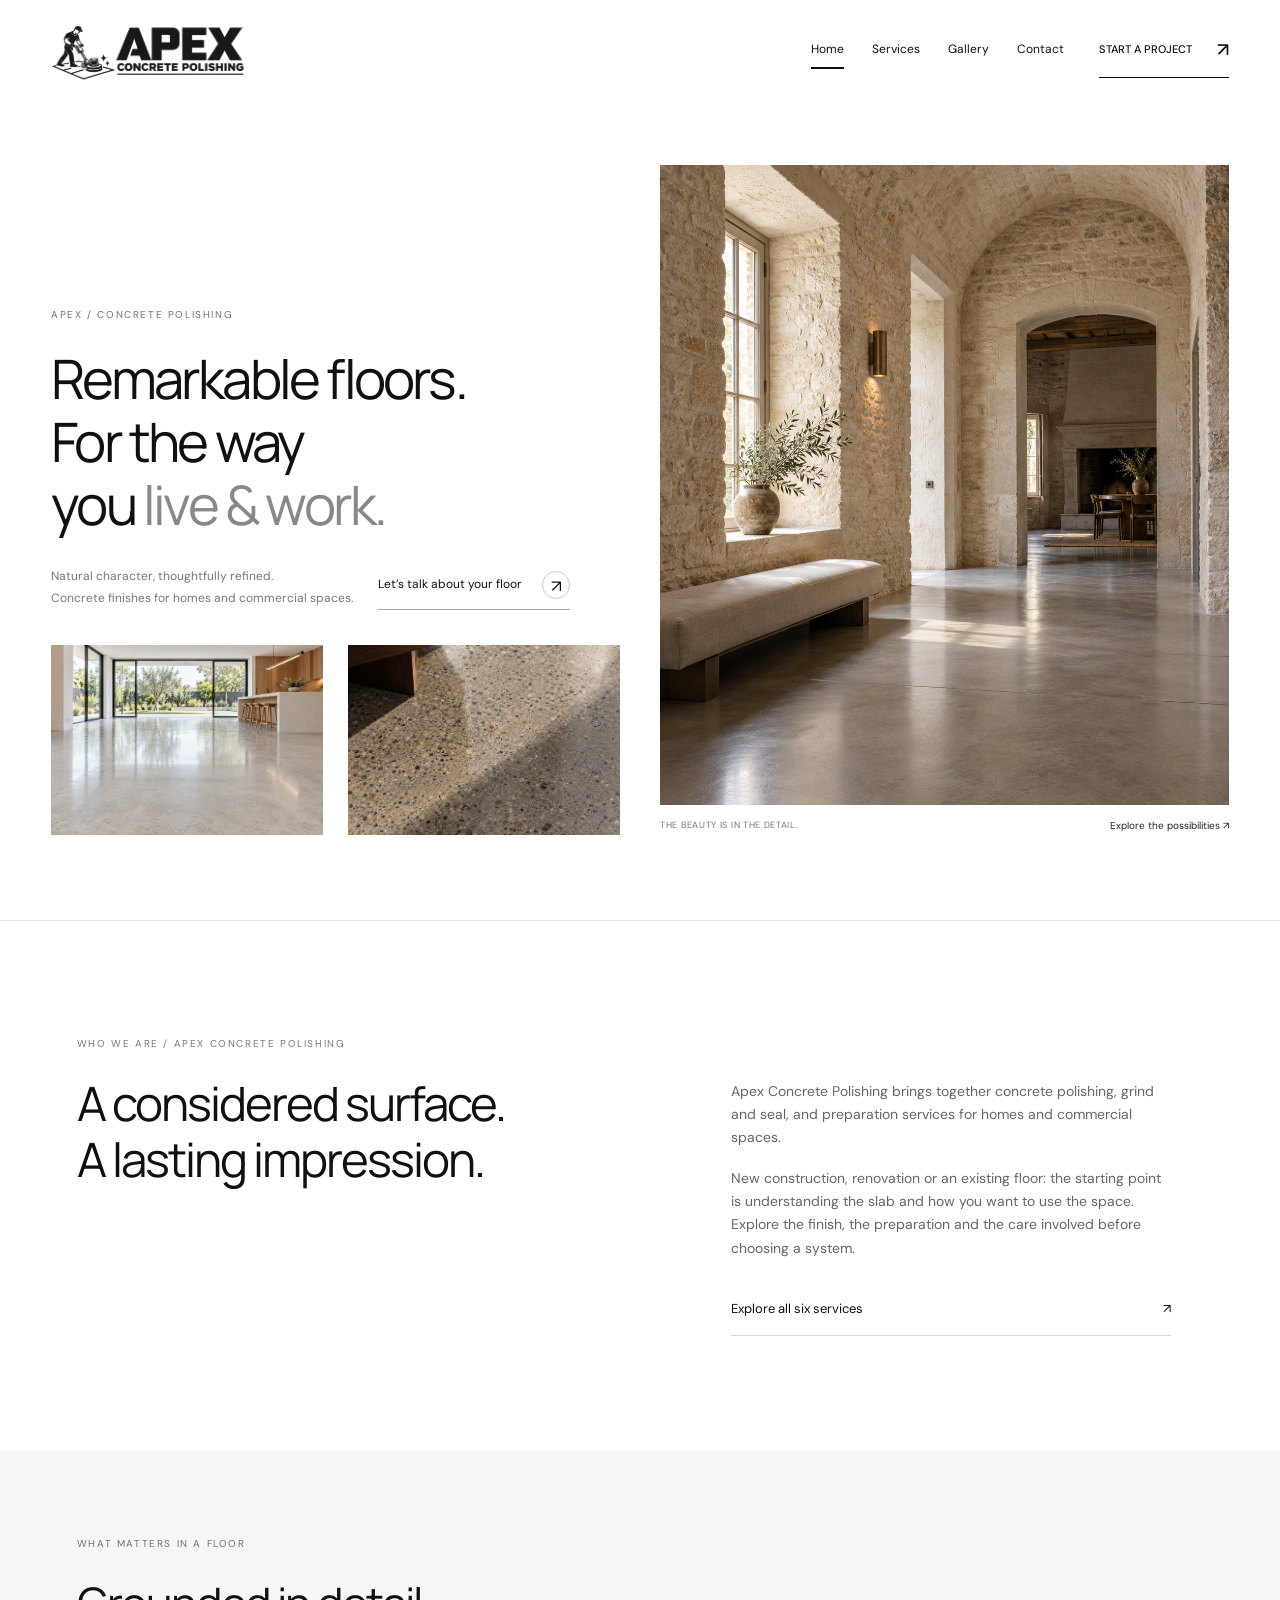
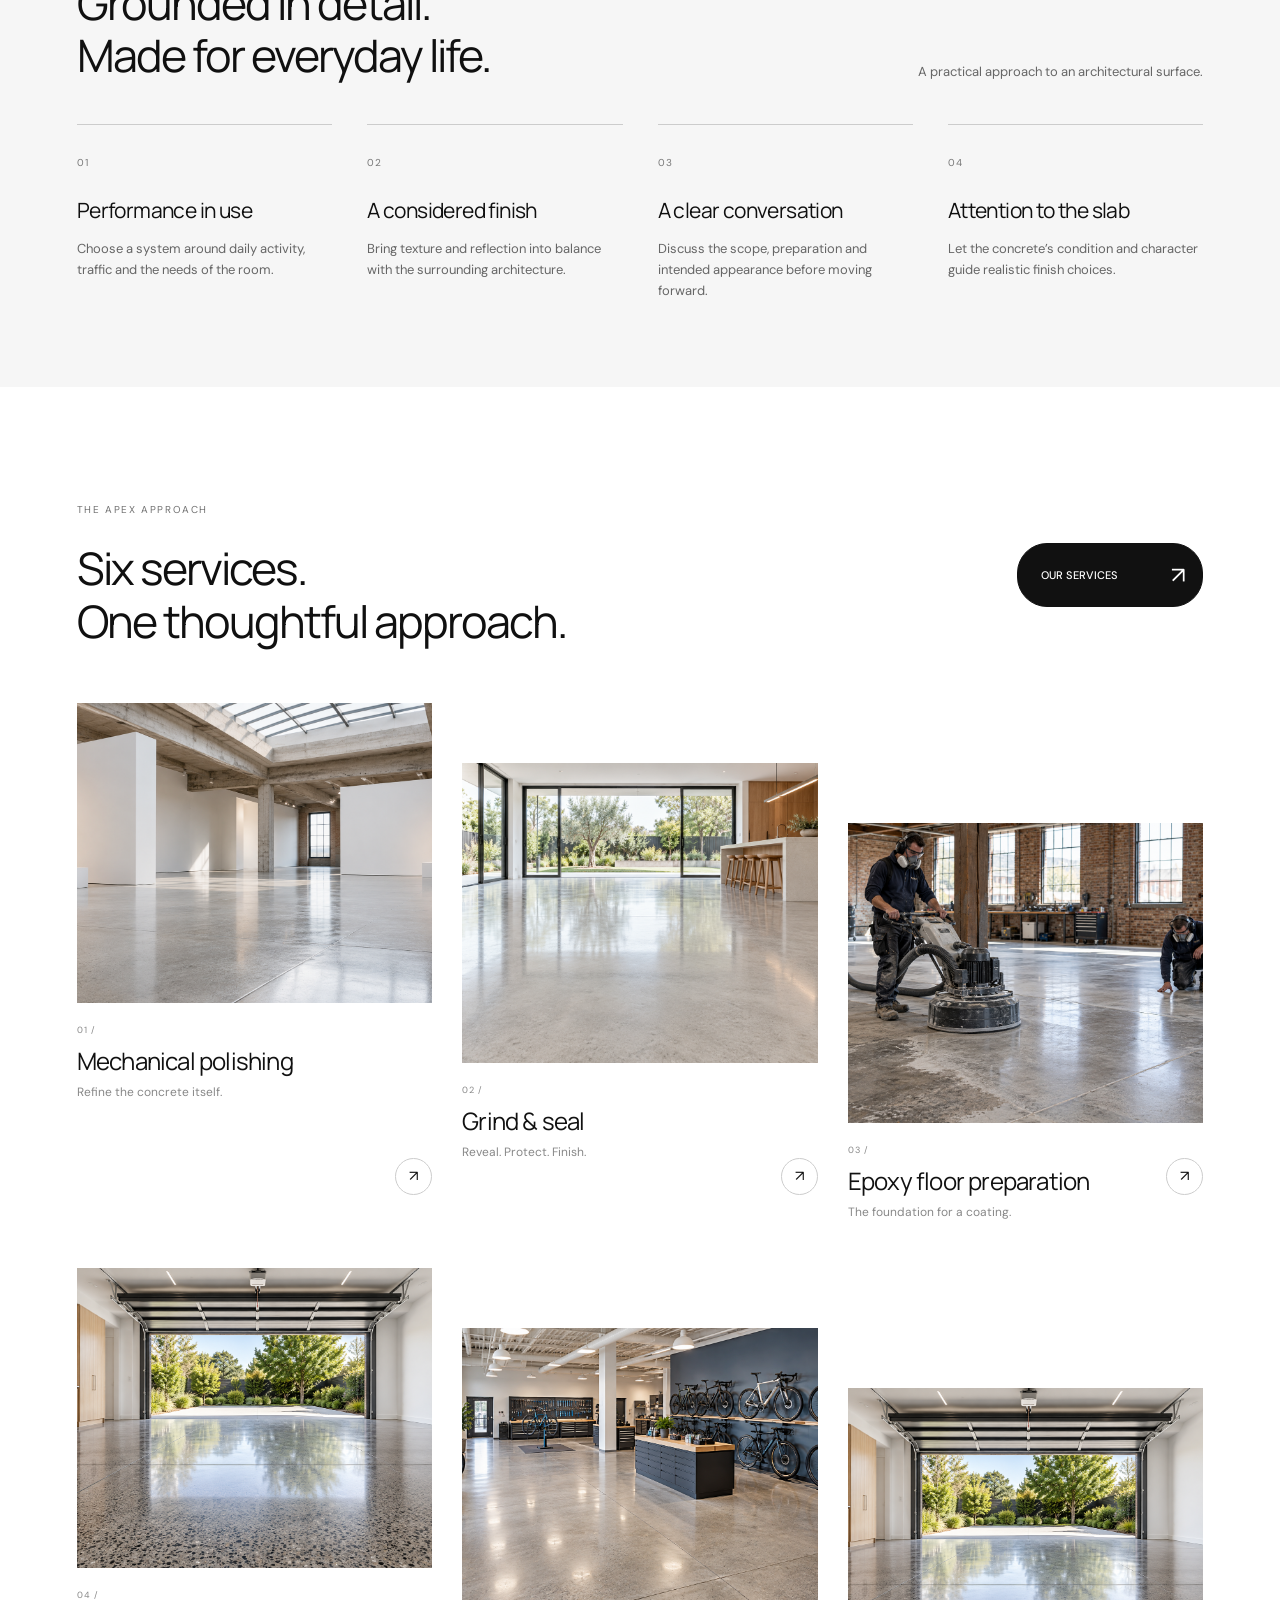
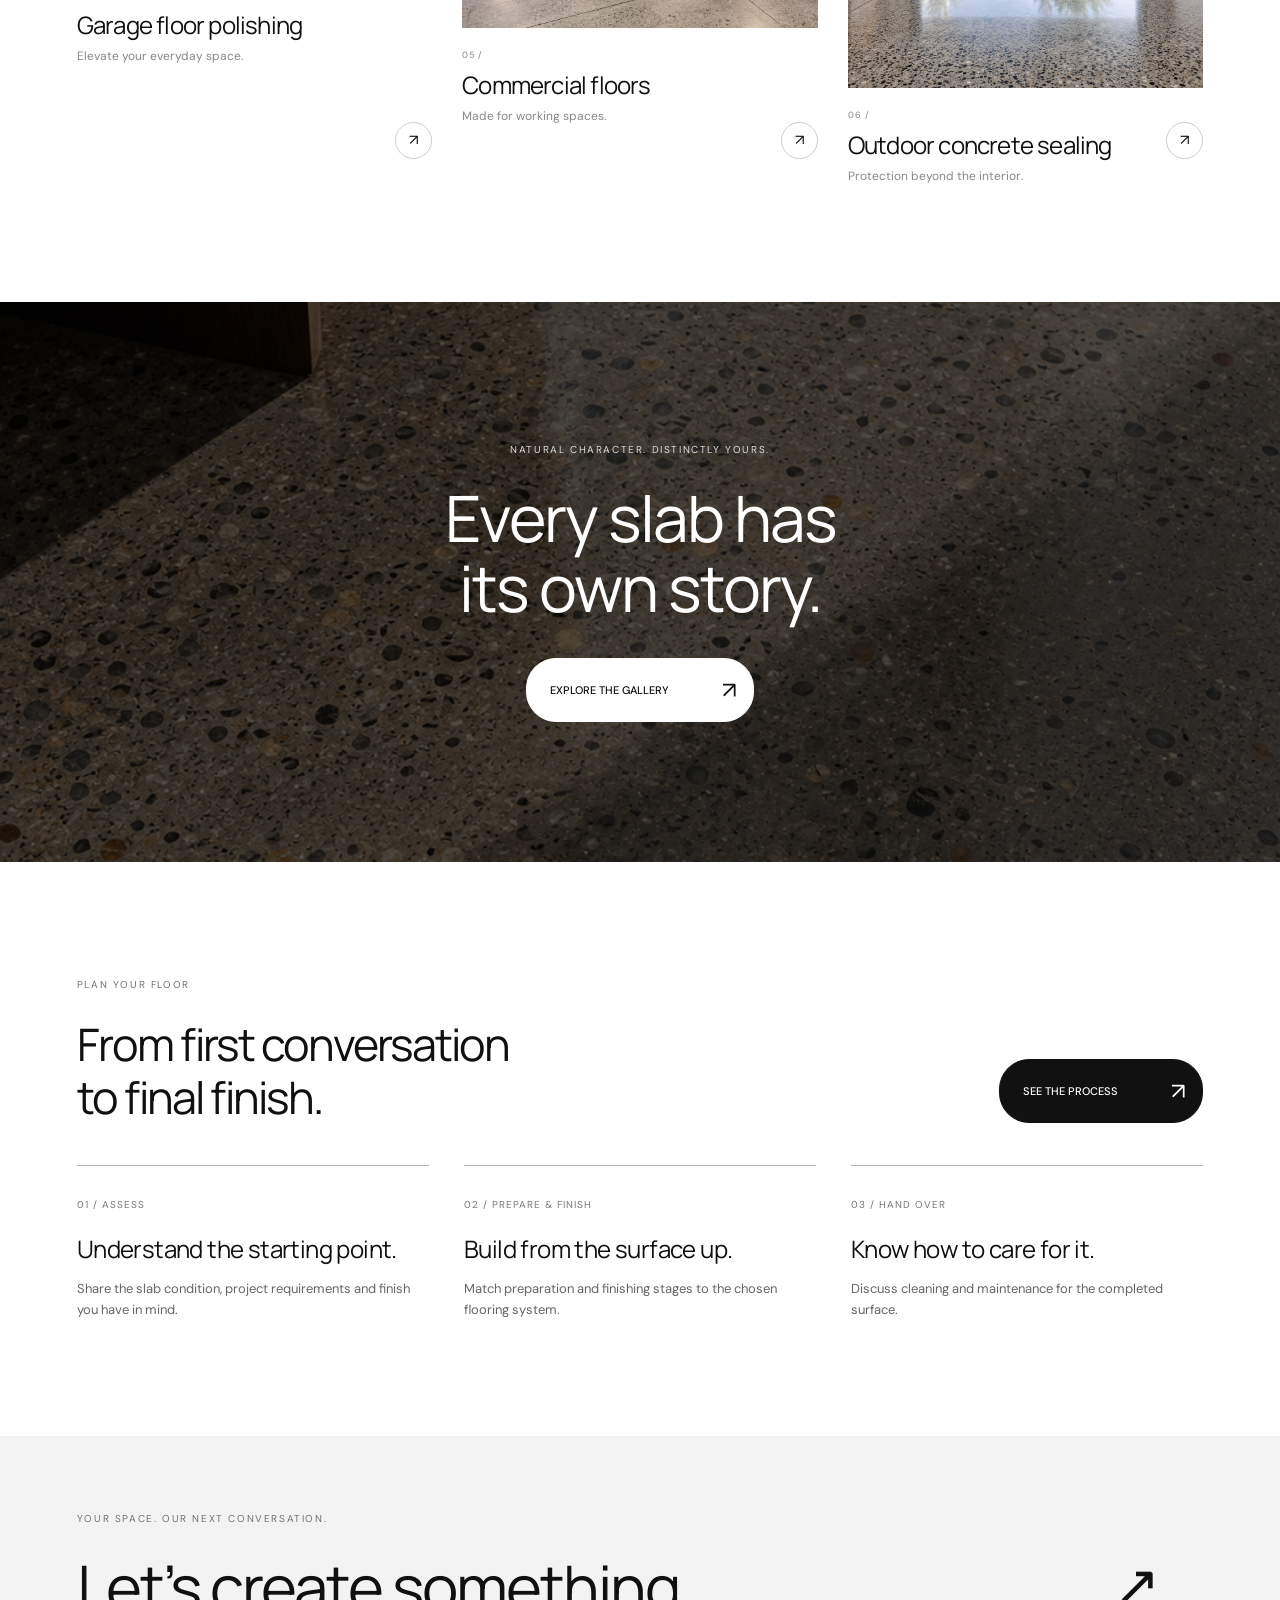
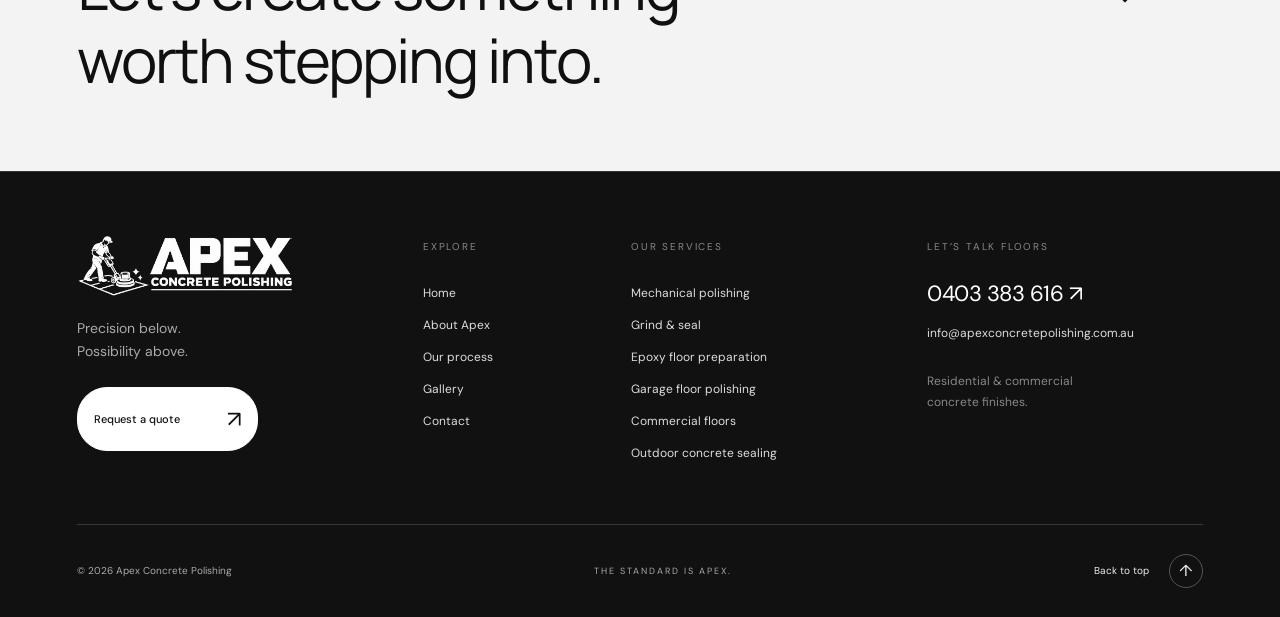
==== index.html @ c79b677c "Apex Concrete Polishing website: live enquiry form, SEO and favicons - Replace the mailto-only form " ====
<!doctype html><html lang="en-AU"><head><meta charset="utf-8"><meta name="viewport" content="width=device-width,initial-scale=1"><meta name="description" content="Apex Concrete Polishing — mechanical polishing, grind & seal, epoxy floor preparation, garage and commercial floors and outdoor concrete sealing for homes and businesses. Call 0403 383 616 for a quote."><meta name="theme-color" content="#111111"><meta name="google-site-verification" content="-4HEp1kciSTsrEX-N4r372-_atQ7oovHeTxD_YpiPW0"><meta name="robots" content="index,follow"><title>Apex Concrete Polishing | Polished Concrete Floors for Homes & Commercial Spaces</title><link rel="canonical" href="https://apexconcretepolishing.com.au/"><meta property="og:type" content="website"><meta property="og:site_name" content="Apex Concrete Polishing"><meta property="og:locale" content="en_AU"><meta property="og:title" content="Apex Concrete Polishing | Polished Concrete Floors for Homes & Commercial Spaces"><meta property="og:description" content="Mechanical polishing, grind & seal, epoxy floor preparation, garage and commercial floors and outdoor concrete sealing. Call 0403 383 616 for a quote."><meta property="og:url" content="https://apexconcretepolishing.com.au/"><meta property="og:image" content="https://apexconcretepolishing.com.au/assets/og-image.jpg"><meta property="og:image:width" content="1200"><meta property="og:image:height" content="630"><meta property="og:image:alt" content="Polished concrete floor beneath limestone arches"><meta name="twitter:card" content="summary_large_image"><meta name="twitter:title" content="Apex Concrete Polishing | Polished Concrete Floors"><meta name="twitter:description" content="Mechanical polishing, grind & seal, epoxy floor preparation, garage and commercial floors and outdoor concrete sealing. Call 0403 383 616 for a quote."><meta name="twitter:image" content="https://apexconcretepolishing.com.au/assets/og-image.jpg"><link rel="icon" href="favicon.ico" sizes="32x32"><link rel="icon" type="image/png" sizes="192x192" href="assets/icon-192.png"><link rel="apple-touch-icon" sizes="180x180" href="assets/apple-touch-icon.png"><link rel="manifest" href="site.webmanifest"><link rel="stylesheet" href="style.css"><link rel="stylesheet" href="editorial.css"><script type="application/ld+json">{"@context":"https://schema.org","@type":"LocalBusiness","@id":"https://apexconcretepolishing.com.au/#business","name":"Apex Concrete Polishing","url":"https://apexconcretepolishing.com.au/","logo":"https://apexconcretepolishing.com.au/assets/logo.png","image":"https://apexconcretepolishing.com.au/assets/og-image.jpg","telephone":"+61403383616","email":"info@apexconcretepolishing.com.au","description":"Residential and commercial concrete polishing, grind & seal, epoxy floor preparation, garage and commercial floors and outdoor concrete sealing.","areaServed":{"@type":"Country","name":"Australia"},"hasOfferCatalog":{"@type":"OfferCatalog","name":"Concrete flooring services","itemListElement":[{"@type":"Offer","itemOffered":{"@type":"Service","name":"Mechanical concrete polishing","url":"https://apexconcretepolishing.com.au/services.html#mechanical-polishing"}},{"@type":"Offer","itemOffered":{"@type":"Service","name":"Grind & seal","url":"https://apexconcretepolishing.com.au/services.html#grind-seal"}},{"@type":"Offer","itemOffered":{"@type":"Service","name":"Epoxy floor preparation","url":"https://apexconcretepolishing.com.au/services.html#epoxy-preparation"}},{"@type":"Offer","itemOffered":{"@type":"Service","name":"Garage floor polishing","url":"https://apexconcretepolishing.com.au/services.html#garage-polishing"}},{"@type":"Offer","itemOffered":{"@type":"Service","name":"Commercial concrete floors","url":"https://apexconcretepolishing.com.au/services.html#commercial-floors"}},{"@type":"Offer","itemOffered":{"@type":"Service","name":"Outdoor concrete sealing","url":"https://apexconcretepolishing.com.au/services.html#outdoor-sealing"}}]},"contactPoint":{"@type":"ContactPoint","telephone":"+61403383616","email":"info@apexconcretepolishing.com.au","contactType":"sales","availableLanguage":"en"}}</script></head><body id="top" class="page-home"><div class="scroll-progress" aria-hidden="true"></div><div class="topline"><span>THE STANDARD IS APEX.</span><a href="tel:+61403383616">0403 383 616 ↗</a></div><header><a class="brand" href="index.html" aria-label="Apex Concrete Polishing home"><img src="assets/logo.png" alt="Apex Concrete Polishing"></a><button class="menu" type="button" aria-label="Open navigation menu" aria-expanded="false" aria-controls="nav"><span class="menu-label">Menu</span><span class="menu-icon" aria-hidden="true"><i></i><i></i></span></button><nav id="nav" aria-label="Main navigation"><p class="mobile-nav-caption">EXPLORE APEX</p><a href="index.html" aria-current="page"><small>01</small>Home</a><a href="services.html" ><small>02</small>Services</a><a href="gallery.html" ><small>03</small>Gallery</a><a href="contact.html" ><small>04</small>Contact</a><div class="mobile-nav-contact"><p>YOUR NEXT PROJECT STARTS HERE.</p><a class="mobile-quote" href="contact.html#contact">Request a quote <span aria-hidden="true">↗</span></a><a class="mobile-phone" href="tel:+61403383616">0403 383 616 <span aria-hidden="true">↗</span></a><span class="mobile-nav-signoff">CONCRETE. TAKEN FURTHER.</span></div></nav><a class="header-cta" href="contact.html">START A PROJECT <span>↗</span></a></header><main><section class="editorial-hero" id="home"><div class="editorial-lead"><p class="eyebrow">APEX / CONCRETE POLISHING</p><h1>Remarkable floors.<br>For the way<br>you <em>live & work.</em></h1><div class="editorial-note"><p>Natural character, thoughtfully refined.<br>Concrete finishes for homes and commercial spaces.</p><a class="editorial-link" href="contact.html">Let’s talk about your floor <span aria-hidden="true">↗</span></a></div><div class="hero-pair"><img src="assets/home.png" alt="Light-filled kitchen with a refined concrete floor"><img src="assets/detail.png" alt="Natural aggregate detail in a polished concrete surface"></div></div><figure class="editorial-main-image"><img src="assets/arch.png" alt="Polished concrete beneath sculptural limestone arches" fetchpriority="high"><figcaption><span>THE BEAUTY IS IN THE DETAIL.</span><a href="gallery.html">Explore the possibilities ↗</a></figcaption></figure></section><section id="intro" class="intro wrap"><p class="eyebrow">WHO WE ARE / APEX CONCRETE POLISHING</p><div><h2>A considered surface.<br>A lasting impression.</h2><div class="intro-copy"><p>Apex Concrete Polishing brings together concrete polishing, grind and seal, and preparation services for homes and commercial spaces.</p><p>New construction, renovation or an existing floor: the starting point is understanding the slab and how you want to use the space. Explore the finish, the preparation and the care involved before choosing a system.</p><a class="text-link" href="services.html">Explore all six services <span>↗</span></a></div></div></section><section class="values wrap" id="about"><div class="section-heading"><div><p class="eyebrow">WHAT MATTERS IN A FLOOR</p><h2>Grounded in detail.<br>Made for everyday life.</h2></div><p>A practical approach to an architectural surface.</p></div><div class="value-grid"><article><span>01</span><h3>Performance in use</h3><p>Choose a system around daily activity, traffic and the needs of the room.</p></article><article><span>02</span><h3>A considered finish</h3><p>Bring texture and reflection into balance with the surrounding architecture.</p></article><article><span>03</span><h3>A clear conversation</h3><p>Discuss the scope, preparation and intended appearance before moving forward.</p></article><article><span>04</span><h3>Attention to the slab</h3><p>Let the concrete’s condition and character guide realistic finish choices.</p></article></div></section><section class="home-services wrap"><div class="section-heading"><div><p class="eyebrow">THE APEX APPROACH</p><h2>Six services.<br>One thoughtful approach.</h2></div><a class="button" href="services.html"><span class="btn-label">OUR SERVICES</span><span class="btn-icon" aria-hidden="true">↗</span></a></div><div class="feature-links"><a href="services.html#mechanical-polishing"><img src="assets/gallery.png" alt="" loading="lazy"><span class="feature-number">01 /</span><div class="feature-copy"><h3>Mechanical polishing</h3><p>Refine the concrete itself.</p></div><b aria-hidden="true">↗</b></a><a href="services.html#grind-seal"><img src="assets/home.png" alt="" loading="lazy"><span class="feature-number">02 /</span><div class="feature-copy"><h3>Grind & seal</h3><p>Reveal. Protect. Finish.</p></div><b aria-hidden="true">↗</b></a><a href="services.html#epoxy-preparation"><img src="assets/process.png" alt="" loading="lazy"><span class="feature-number">03 /</span><div class="feature-copy"><h3>Epoxy floor preparation</h3><p>The foundation for a coating.</p></div><b aria-hidden="true">↗</b></a><a href="services.html#garage-polishing"><img src="assets/garage.png" alt="" loading="lazy"><span class="feature-number">04 /</span><div class="feature-copy"><h3>Garage floor polishing</h3><p>Elevate your everyday space.</p></div><b aria-hidden="true">↗</b></a><a href="services.html#commercial-floors"><img src="assets/commercial.png" alt="" loading="lazy"><span class="feature-number">05 /</span><div class="feature-copy"><h3>Commercial floors</h3><p>Made for working spaces.</p></div><b aria-hidden="true">↗</b></a><a href="services.html#outdoor-sealing"><img src="assets/outdoor.png" alt="" loading="lazy"><span class="feature-number">06 /</span><div class="feature-copy"><h3>Outdoor concrete sealing</h3><p>Protection beyond the interior.</p></div><b aria-hidden="true">↗</b></a></div></section><section class="statement"><img src="assets/detail.png" alt="Detail of aggregate within polished concrete" loading="lazy"><div><p class="eyebrow">NATURAL CHARACTER. DISTINCTLY YOURS.</p><h2>Every slab has<br>its own story.</h2><a class="button" href="gallery.html"><span class="btn-label">EXPLORE THE GALLERY</span><span class="btn-icon" aria-hidden="true">↗</span></a></div></section><section class="overview wrap"><div class="section-heading"><div><p class="eyebrow">PLAN YOUR FLOOR</p><h2>From first conversation<br>to final finish.</h2></div><a class="button" href="services.html#process"><span class="btn-label">SEE THE PROCESS</span><span class="btn-icon" aria-hidden="true">↗</span></a></div><div class="overview-grid"><article><span>01 / ASSESS</span><h3>Understand the starting point.</h3><p>Share the slab condition, project requirements and finish you have in mind.</p></article><article><span>02 / PREPARE & FINISH</span><h3>Build from the surface up.</h3><p>Match preparation and finishing stages to the chosen flooring system.</p></article><article><span>03 / HAND OVER</span><h3>Know how to care for it.</h3><p>Discuss cleaning and maintenance for the completed surface.</p></article></div></section></main><section class="closing"><p class="eyebrow">YOUR SPACE. OUR NEXT CONVERSATION.</p><a href="contact.html">Let’s create something<br>worth stepping into.<span>↗</span></a></section><footer class="site-footer"><div class="footer-main"><div class="footer-identity"><a class="brand" href="index.html" aria-label="Apex Concrete Polishing home"><img src="assets/logo.png" alt="Apex Concrete Polishing"></a><p>Precision below.<br>Possibility above.</p><a class="button footer-quote" href="contact.html"><span class="btn-label">Request a quote</span><span class="btn-icon" aria-hidden="true">↗</span></a></div><div class="footer-column"><h2>Explore</h2><a href="index.html">Home</a><a href="index.html#about">About Apex</a><a href="services.html#process">Our process</a><a href="gallery.html">Gallery</a><a href="contact.html">Contact</a></div><div class="footer-column footer-services"><h2>Our services</h2><a href="services.html#mechanical-polishing">Mechanical polishing</a><a href="services.html#grind-seal">Grind & seal</a><a href="services.html#epoxy-preparation">Epoxy floor preparation</a><a href="services.html#garage-polishing">Garage floor polishing</a><a href="services.html#commercial-floors">Commercial floors</a><a href="services.html#outdoor-sealing">Outdoor concrete sealing</a></div><div class="footer-column footer-contact"><h2>Let’s talk floors</h2><a class="footer-phone" href="tel:+61403383616">0403 383 616 ↗</a><a class="footer-email" href="mailto:info@apexconcretepolishing.com.au">info@apexconcretepolishing.com.au</a><p>Residential & commercial<br>concrete finishes.</p></div></div><div class="footer-base"><span>© <span id="year">2026</span> Apex Concrete Polishing</span><span class="footer-signoff">THE STANDARD IS APEX.</span><a href="#top">Back to top <span aria-hidden="true">↑</span></a></div></footer><dialog id="lightbox"><button aria-label="Close image" class="close">×</button><img alt=""><p></p></dialog><script src="app.js"></script></body></html>
---- style.css ----
@import url('https://fonts.googleapis.com/css2?family=DM+Sans:wght@400;500;600;700&family=Manrope:wght@400;500;600&display=swap');
:root{--ink:#262a26;--paper:#f7f5f0;--muted:#73756c;--line:#d8d9d0;--olive:#bfc5ad}*{box-sizing:border-box}html{scroll-behavior:smooth;scroll-padding-top:100px}body{margin:0;background:var(--paper);color:var(--ink);font-family:'DM Sans',Arial,sans-serif;font-size:15px;line-height:1.65}a{color:inherit;text-decoration:none}button,input,select,textarea{font:inherit}button,a,input,select,textarea{ -webkit-tap-highlight-color:transparent}button{cursor:pointer}button:focus-visible,a:focus-visible{outline:3px solid #8b9b78;outline-offset:5px}img{max-width:100%;display:block}h1,h2,h3,p{margin:0}h1,h2,h3{font-family:Manrope,Arial,sans-serif;font-weight:400;line-height:1.12}h1{font-size:clamp(50px,5.8vw,88px);letter-spacing:-4px}h2{font-size:clamp(36px,3.5vw,54px);letter-spacing:-2px}h3{font-size:24px;letter-spacing:-.6px}.wrap{max-width:1440px;margin:auto;padding:100px 6%}.eyebrow{font-size:11px;font-weight:600;letter-spacing:2px;margin-bottom:24px}header{height:100px;padding:0 4%;display:flex;align-items:center;gap:40px;background:var(--paper);position:relative;z-index:5}.brand{display:block;width:220px;height:76px;overflow:hidden;position:relative;flex-shrink:0}.brand img{width:240px;max-width:none;position:absolute;top:-22px;left:-11px}nav{display:flex;gap:30px;margin-left:auto;font-size:13px}nav a:hover{color:#7d866b}.header-cta{padding:13px 22px;border:1px solid var(--ink);font-size:13px}.header-cta span{margin-left:28px}.menu{display:none}.hero{height:min(790px,80vw);min-height:590px;position:relative;color:white;background:#343831}.hero>img{width:100%;height:100%;object-fit:cover}.hero:after{content:'';position:absolute;inset:0;background:linear-gradient(90deg,#151a18b0,transparent 85%),linear-gradient(0deg,#13191780,transparent 40%)}.hero-content{position:absolute;z-index:1;left:6%;top:17%}.hero-content>p:not(.eyebrow){margin:28px 0 34px;color:#eeeee8;font-size:16px}.button{display:inline-flex;justify-content:space-between;align-items:center;gap:55px;padding:16px 25px;border:0;font-size:13px}.light{background:var(--paper);color:var(--ink)}.button:hover{background:var(--olive)}.hero-foot{position:absolute;z-index:1;bottom:30px;left:6%;right:6%;display:flex;justify-content:space-between;font-size:10px;letter-spacing:1.7px;border-top:1px solid #ffffff50;padding-top:22px}.intro>div{display:grid;grid-template-columns:1.2fr 1fr;gap:10%}.intro-copy{max-width:440px;padding-top:4px}.intro-copy p+p{margin-top:18px;color:var(--muted)}.text-link{display:flex;justify-content:space-between;border-bottom:1px solid var(--line);padding:16px 0;font-size:13px;margin-top:22px}.text-link:hover{border-color:var(--ink)}.services{padding-top:30px}.section-heading{display:flex;justify-content:space-between;align-items:end;margin-bottom:42px;gap:30px}.section-heading>p{color:var(--muted);font-size:13px}.service-grid{display:grid;grid-template-columns:repeat(3,1fr);gap:28px}.service-grid img{width:100%;height:270px;object-fit:cover;margin-bottom:26px}.service-grid .eyebrow{margin-bottom:12px}.service-grid h3{margin-bottom:16px}.service-grid article>p:not(.eyebrow){color:var(--muted);font-size:14px}.additional{display:flex;gap:30px;border-top:1px solid var(--line);margin-top:48px;padding-top:23px}.additional a{flex:1;display:flex;justify-content:space-between;font-size:14px}.finishes{display:grid;grid-template-columns:1fr 1fr;background:#e8e8df}.finish-image{position:relative;min-height:720px}.finish-image img{width:100%;height:100%;object-fit:cover;position:absolute}.finish-image>span{position:absolute;bottom:30px;left:40px;color:white;background:#242923a6;padding:7px 12px;font-size:10px;letter-spacing:2px}.finish-copy{padding:85px 12%}.finish-copy>p:not(.eyebrow){margin-top:28px;color:#676c61}.tabs{display:flex;gap:25px;margin:32px 0;border-bottom:1px solid #bec2b6}.tabs button{background:none;border:0;border-bottom:2px solid transparent;padding:12px 0;font-size:13px;color:#656b5f}.tabs button[aria-selected=true]{border-color:var(--ink);color:var(--ink)}#finish-text{font-size:14px;margin-top:17px;color:#62695e}.note{font-size:11px!important;line-height:1.6;color:var(--muted);margin-top:20px}.filters{display:flex;gap:10px;margin-bottom:30px}.filters button{border:1px solid var(--line);background:none;padding:9px 20px;font-size:12px;border-radius:25px}.filters button.active{background:var(--ink);color:white;border-color:var(--ink)}.gallery-grid{display:grid;grid-template-columns:1fr 1fr;gap:30px}.gallery-item{position:relative;border:0;padding:0;text-align:left;background:transparent;min-width:0}.gallery-item img{width:100%;height:320px;object-fit:cover}.gallery-item.tall{grid-row:span 2}.gallery-item.tall img{height:710px}.gallery-item.wide{grid-column:span 2}.gallery-item.wide img{height:420px}.gallery-item>span{display:flex;justify-content:space-between;align-items:center;padding-top:15px;font-size:16px}.gallery-item small{font-size:9px;letter-spacing:1.4px}.gallery-item[hidden]{display:none}.gallery-item:hover img{filter:brightness(.91)}.process{border-top:1px solid var(--line);display:grid;grid-template-columns:1fr 1fr;gap:10%;padding-top:90px}.process img{margin-top:40px;aspect-ratio:1.4;object-fit:cover}.steps article{display:flex;gap:30px;padding:27px 0;border-bottom:1px solid var(--line)}.steps article:first-child{padding-top:0}.steps article>span{color:var(--muted);font-size:12px;padding-top:5px}.steps h3{font-size:22px;margin-bottom:14px}.steps p{font-size:14px;color:var(--muted)}.faq{display:grid;grid-template-columns:1fr 1.2fr;gap:10%;padding-top:20px}.faq details{border-bottom:1px solid var(--line);padding:20px 0}.faq summary{cursor:pointer;list-style:none;display:flex;justify-content:space-between;gap:20px}.faq summary:after{content:'+'}.faq details[open] summary:after{content:'−'}.faq details p{margin-top:16px;color:var(--muted);font-size:14px}.contact{background:var(--ink);color:var(--paper)}.contact-inner{display:grid;grid-template-columns:1fr 1fr;gap:10%}.contact h2{font-size:clamp(42px,4.5vw,68px)}.contact h2+p{margin:28px 0;color:#c4c8bd}.phone{display:block;font-size:28px;margin-top:38px}.email{display:block;font-size:14px;margin-top:12px;overflow-wrap:anywhere}.fields{display:grid;grid-template-columns:1fr 1fr;gap:20px}label{display:block;font-size:11px;letter-spacing:.3px;margin-bottom:22px}input,textarea,select{width:100%;display:block;background:transparent;border:0;border-bottom:1px solid #697064;border-radius:0;padding:12px 0;color:white;font-size:13px;outline-offset:4px}input::placeholder,textarea::placeholder{color:#a8aea2}select option{background:var(--ink)}.contact .note{color:#b0b7a8}.contact form .button{width:100%;margin-top:4px}footer{display:flex;align-items:center;justify-content:space-between;flex-wrap:wrap;padding-top:35px!important;padding-bottom:25px!important;gap:20px}footer>p,footer>a:not(.brand){font-size:12px}.footer-bottom{width:100%;display:flex;justify-content:space-between;border-top:1px solid var(--line);padding-top:20px;color:var(--muted);font-size:10px}dialog{padding:20px;background:var(--paper);border:0;max-width:90vw;max-height:95vh}dialog::backdrop{background:#111d}dialog img{max-height:78vh;max-width:82vw;margin:auto}dialog p{padding-top:10px}.close{position:absolute;right:23px;top:23px;border:0;background:var(--paper);font-size:28px;width:40px;height:40px}.menu{background:none;border:0}
@media(min-width:1600px){.hero-content{left:calc((100vw - 1440px)/2 + 85px)}}@media(max-width:1000px){header{gap:15px;padding:0 4%;height:85px}.brand{width:185px}.brand img{width:205px;top:-12px}nav{gap:15px;font-size:11px}.header-cta{padding:10px}.header-cta span{margin-left:10px}.finish-copy{padding:60px 9%}.service-grid img{height:220px}.wrap{padding:75px 5%}.hero{min-height:600px}.hero-foot span:last-child{display:none}}@media(max-width:700px){html{scroll-padding-top:15px}header{height:80px;justify-content:space-between}.brand{height:65px;width:175px}.brand img{width:190px;top:-13px;left:-8px}.header-cta{display:none}.menu{display:block;font-size:12px}.menu span{margin-left:14px}nav{display:none;position:absolute;top:80px;left:0;right:0;background:var(--paper);padding:25px;font-size:16px;margin:0}nav.open{display:flex;flex-direction:column}.hero{height:680px;min-height:0}.hero>img{object-position:60%}.hero-content{top:16%;left:6%;right:6%}h1{font-size:54px;letter-spacing:-2.5px}.hero-content>p:not(.eyebrow){font-size:14px;max-width:300px}.hero-foot{font-size:8px;letter-spacing:.7px;gap:20px}.wrap{padding:65px 6%}.intro>div,.process,.faq,.contact-inner{grid-template-columns:1fr;gap:35px}.intro-copy{max-width:none}.section-heading{display:block}.section-heading>p{margin-top:22px}.service-grid{grid-template-columns:1fr;gap:40px}.service-grid img{height:260px}.additional{flex-direction:column;gap:18px}.finishes{grid-template-columns:1fr}.finish-image{min-height:440px}.finish-copy{padding:50px 6%}.gallery-grid{gap:26px;grid-template-columns:1fr}.gallery-item.tall{grid-row:auto}.gallery-item.wide{grid-column:auto}.gallery-item img,.gallery-item.tall img,.gallery-item.wide img{height:370px}.filters{gap:6px}.filters button{padding:8px 13px}.gallery-item small{font-size:8px}.process img{margin-top:30px}.faq{padding-top:10px}.phone{font-size:27px}.contact-inner{gap:45px}.fields{gap:14px}footer>p{display:none}.footer-bottom{gap:18px;flex-direction:column}h2{font-size:38px}.eyebrow{font-size:9px}.steps{margin-top:5px}}@media(prefers-reduced-motion:reduce){html{scroll-behavior:auto}}
/* APEX / MONOCHROME IDENTITY */
:root{--ink:#101010;--paper:#fff;--muted:#666;--line:#d6d6d6;--olive:#d7d7d7}body{background:#fff}h1,h2,h3{font-family:'DM Sans',Arial,sans-serif}h1,h2{font-weight:700}h2{letter-spacing:-2.5px}a,button{transition:background .25s,color .25s,transform .25s,border-color .25s}img{filter:none}.scroll-progress{position:fixed;top:0;left:0;right:0;height:3px;background:#888;z-index:100;transform-origin:left;transform:scaleX(0)}.topline{background:#111;color:#fff;padding:8px 4%;display:flex;justify-content:space-between;font-size:9px;letter-spacing:2px}header{height:105px;border-bottom:1px solid #ddd;gap:30px}.brand{width:225px}nav{gap:28px}nav a{position:relative;font-size:13px;padding:12px 0}nav a small{font-size:8px;margin-right:8px;color:#888}nav a:after{content:'';position:absolute;bottom:3px;left:0;right:0;height:2px;background:#111;transform:scaleX(0);transform-origin:left;transition:transform .25s}nav a:hover:after,nav a[aria-current=page]:after{transform:scaleX(1)}nav a:hover{color:#111}.header-cta{background:#111;color:#fff;border:0;font-size:10px;font-weight:700;letter-spacing:1px;clip-path:polygon(0 0,calc(100% - 12px) 0,100% 12px,100% 100%,0 100%);padding:20px}.header-cta:hover{background:#555}.button{background:#111;color:white;padding:0 0 0 25px;min-height:58px;font-weight:600;font-size:11px;letter-spacing:1px;position:relative;overflow:hidden;clip-path:polygon(0 0,calc(100% - 12px) 0,100% 12px,100% 100%,0 100%)}.button b,.button>span:last-child:not(:first-child){height:58px;width:58px;display:grid;place-items:center;font-size:23px;font-weight:400;border-left:1px solid #ffffff40;transition:transform .3s,background .3s}.button:hover{background:#444;color:white;transform:translateY(-3px)}.button:hover b{background:white;color:#111}.button.light{background:white;color:#111}.new-hero{height:760px;min-height:660px;overflow:hidden}.new-hero>img{object-position:center;animation:hero-drift 1.8s ease-out both}.new-hero:after{background:linear-gradient(90deg,#000c,#0002),linear-gradient(0deg,#0009,transparent 45%)}.new-hero .hero-content{top:10%;left:6%;right:6%;max-width:1100px;animation:hero-enter .9s ease-out both}.new-hero h1{font-size:clamp(58px,7.5vw,112px);line-height:.96;letter-spacing:-5px;font-weight:700}.new-hero h1>span{-webkit-text-stroke:1px #fff;color:transparent}.new-hero .eyebrow{font-size:10px;letter-spacing:2.3px;display:flex;align-items:center;gap:10px}.status-dot{display:inline-block;width:6px;height:6px;background:#fff;box-shadow:0 0 0 5px #ffffff20}.hero-bottom{display:flex;align-items:center;gap:70px;margin-top:38px}.hero-bottom p{font-size:14px;color:#ddd}.hero-bottom .button{background:white;color:#111}.hero-bottom .button b{border-left:1px solid #ddd}.hero-bottom .button:hover{background:#ddd}.hero-index{position:absolute;z-index:1;right:6%;top:50%;font-size:12px;letter-spacing:4px;writing-mode:vertical-rl}.hero-foot{font-size:9px;letter-spacing:1.5px}.ticker{overflow:hidden;background:#111;color:#eee;padding:22px 0;border-top:1px solid #444}.ticker>div{white-space:nowrap;width:max-content;font-weight:600;font-size:23px;letter-spacing:-.5px;animation:ticker 34s linear infinite}.ticker span{font-size:27px;margin:0 42px;color:#777}.intro .eyebrow{color:#777}.intro h2{font-weight:500}.home-services{background:#f1f1f1;max-width:none}.home-services .section-heading{align-items:center}.feature-links{display:grid;grid-template-columns:repeat(3,1fr);gap:20px}.feature-links>a{position:relative;overflow:hidden;background:#111;color:white;height:390px;display:flex;flex-direction:column;justify-content:flex-end;padding:28px}.feature-links img{position:absolute;inset:0;width:100%;height:100%;object-fit:cover;opacity:.65;transition:transform .65s,opacity .65s}.feature-links>a:after{content:'';position:absolute;inset:0;background:linear-gradient(0deg,#000b,transparent 80%)}.feature-links span,.feature-links h3,.feature-links b{position:relative;z-index:1}.feature-links span{font-size:10px;margin-bottom:15px}.feature-links h3{font-size:27px;max-width:80%}.feature-links b{position:absolute;right:24px;bottom:26px;width:35px;height:35px;border:1px solid #fff6;display:grid;place-items:center;font-weight:400}.feature-links>a:hover img{transform:scale(1.06);opacity:.85}.statement{position:relative;min-height:520px;display:flex;align-items:center;justify-content:center;text-align:center;color:white;overflow:hidden}.statement>img{position:absolute;inset:0;width:100%;height:100%;object-fit:cover;filter:brightness(.35)}.statement>div{position:relative;padding:60px 6%}.statement h2{font-size:clamp(40px,5vw,74px);line-height:1.05}.statement .button{margin-top:35px;background:#fff;color:#111}.page-title{background:#efefef;position:relative;overflow:hidden;max-width:none;padding-top:70px;padding-bottom:70px;border-bottom:1px solid #ddd}.page-title h1{font-size:clamp(50px,6vw,86px);line-height:1;letter-spacing:-4px;max-width:900px}.page-title>p:last-of-type{margin-top:28px;color:#666;max-width:460px;font-size:14px}.title-mark{position:absolute;right:8%;bottom:35px;font-size:210px;line-height:1;color:#d2d2d2}.page-services .services{padding-top:80px}.finishes{background:#ededed}.finish-copy>p:not(.eyebrow),#finish-text{color:#666}.tabs{border-color:#bbb}.tabs button{color:#666}.finish-image>span{background:#111b}.service-grid img,.gallery-item img{transition:transform .65s,filter .65s}.service-grid article:hover img{filter:contrast(1.1)}.service-grid .text-link:hover{background:#eee;padding-left:10px;padding-right:10px}.gallery-item{overflow:hidden}.gallery-item:hover img{filter:brightness(.8)}.gallery-item>span{background:#fff;position:relative;padding-bottom:8px}.filters button{border-radius:0;min-height:43px;font-size:11px;text-transform:uppercase;letter-spacing:1px}.filters button:hover{background:#ddd}.filters button.active:hover{background:#333}.page-gallery .inspiration{padding-top:65px}.page-gallery .inspiration .section-heading{display:none}.contact{background:#141414}.contact h2{font-weight:500}.contact h2+p{color:#bbb}.contact .note{color:#aaa}input,textarea,select{border-color:#666}input::placeholder,textarea::placeholder{color:#999}input:focus,textarea:focus,select:focus{outline:1px solid #bbb;outline-offset:7px}select option{background:#111}.contact form .button{padding:0 20px 0 25px}.contact form .button span{border-color:#ccc}.closing{background:#ededed;padding:65px 6%;border-top:1px solid #ddd}.closing>a{font-size:clamp(38px,6vw,88px);font-weight:700;line-height:1.03;letter-spacing:-3px;display:block;position:relative}.closing>a>span{position:absolute;right:4%;top:0;transition:transform .3s}.closing>a:hover>span{transform:translate(10px,-10px)}.page-contact .closing{display:none}footer{background:white}.footer-bottom{color:#777}.reveal{opacity:0;transform:translateY(24px);transition:opacity .75s ease var(--delay,0ms),transform .75s ease var(--delay,0ms)}.reveal.revealed{opacity:1;transform:none}dialog{box-shadow:0 20px 80px #0007}.close:hover{background:#111;color:white}@keyframes ticker{to{transform:translateX(-50%)}}@keyframes hero-enter{from{opacity:0;transform:translateY(25px)}to{opacity:1;transform:none}}@keyframes hero-drift{from{transform:scale(1.04)}to{transform:scale(1)}}
@media(min-width:1600px){.new-hero .hero-content{left:6%}}@media(max-width:1000px){header{gap:20px}.header-cta{display:none}nav{gap:24px}.title-mark{font-size:150px;right:5%;opacity:.6}.feature-links>a{height:310px;padding:20px}.feature-links h3{font-size:23px}.new-hero h1{font-size:82px}.new-hero{height:720px}.hero-bottom{gap:35px}}@media(max-width:700px){.topline{font-size:8px;letter-spacing:1px;padding:8px 6%}header{height:85px;padding:0 6%}.brand{width:185px}.brand img{width:205px;top:-17px;left:-9px}nav{top:85px;padding:20px 6%;border-bottom:1px solid #ddd}nav a{font-size:20px}.menu{font-size:10px;letter-spacing:1px}.new-hero{height:680px;min-height:0}.new-hero .hero-content{top:13%;right:5%;left:6%}.new-hero h1{font-size:clamp(46px,10.5vw,70px);letter-spacing:-2.5px;line-height:1.03}.new-hero .eyebrow{font-size:8px;letter-spacing:1.5px}.hero-bottom{display:block;margin-top:30px}.hero-bottom p{font-size:13px;margin-bottom:25px}.hero-index{display:none}.hero-foot{font-size:8px;letter-spacing:.5px}.ticker{padding:16px 0}.ticker>div{font-size:17px}.ticker span{margin:0 22px;font-size:20px}.feature-links{grid-template-columns:1fr}.feature-links>a{height:330px}.feature-links h3{font-size:28px}.home-services .section-heading .button{margin-top:24px}.statement{min-height:440px}.page-title{padding:55px 6%}.page-title h1{font-size:clamp(40px,10vw,65px);letter-spacing:-2px}.page-title>p:last-of-type{max-width:85%;font-size:13px}.title-mark{font-size:90px;right:5%;bottom:12px;opacity:.45}.closing{padding:45px 6%}.closing>a{font-size:clamp(30px,8vw,48px);letter-spacing:-1.5px}.closing>a>span{right:0}.contact .fields{grid-template-columns:1fr}.contact label{margin-bottom:22px}.contact .fields{gap:0}.button{min-height:54px}.button b{height:54px;width:54px}.gallery-item.tall img,.gallery-item img{height:340px}.section-heading h2{font-size:35px}footer .brand{width:185px}footer .brand img{top:-17px}.faq summary{font-size:14px}.contact .email{font-size:13px}}
@media(prefers-reduced-motion:reduce){*,*:before,*:after{animation:none!important;transition:none!important;scroll-behavior:auto!important}.reveal{opacity:1;transform:none}}
/* Expanded service and company information */
.service-jump{display:grid;grid-template-columns:repeat(3,1fr);gap:0;margin-bottom:45px;border-top:1px solid #ccc}.service-jump a{padding:17px 10px;border-bottom:1px solid #ccc;font-size:11px}.service-jump a:hover{background:#eee}.expanded-services{row-gap:55px}.service-grid article .service-use{margin-top:20px;border-left:2px solid #111;padding-left:12px;font-size:11px;color:#333}.process-lead{margin-top:24px;max-width:430px;color:#666;font-size:14px}.values{background:#eee;max-width:none;padding-top:65px;padding-bottom:70px}.value-grid{display:grid;grid-template-columns:repeat(4,1fr);gap:35px}.value-grid article{border-top:1px solid #aaa;padding-top:24px}.value-grid article>span,.overview-grid article>span{font-size:10px;letter-spacing:1px;color:#777}.value-grid h3{margin:25px 0 15px;font-size:23px}.value-grid p,.overview-grid p{font-size:13px;color:#666}.overview-grid{display:grid;grid-template-columns:repeat(3,1fr);gap:35px}.overview-grid article{padding-top:25px;border-top:1px solid #bbb}.overview-grid h3{margin:20px 0 15px;font-size:25px}.gallery-info{padding-top:0}.gallery-info>p:not(.eyebrow){max-width:600px;margin:25px 0;color:#666}.footer-sections{position:static;display:flex;width:100%;gap:30px;margin:0;padding:15px 0;background:white;flex-wrap:wrap}.footer-sections a{font-size:12px}.footer-sections a:after{display:none}@media(max-width:850px){.value-grid{grid-template-columns:1fr 1fr}.service-jump{grid-template-columns:1fr 1fr}}@media(max-width:700px){.overview-grid,.value-grid{grid-template-columns:1fr;gap:30px}.value-grid h3{margin-top:15px}.service-jump{grid-template-columns:1fr}.overview .section-heading .button{margin-top:25px}.footer-sections{position:static;display:flex;flex-direction:row;gap:10px 22px;border:0}.footer-sections a{font-size:11px;padding:5px 0}.gallery-info{padding-top:0}}
/* Unified Apex controls and complete footer */
.button,.contact form .button,.hero-bottom .button,.statement .button{--button-bg:#111;--button-fg:#fff;--button-line:#ffffff40;display:inline-flex;align-items:center;justify-content:space-between;gap:24px;min-height:56px;max-width:100%;padding:0 0 0 22px;border:1px solid var(--button-bg);border-radius:3px;clip-path:none;background:var(--button-bg);color:var(--button-fg);font-size:12px;font-weight:600;line-height:1.3;letter-spacing:.3px;text-align:left;box-shadow:none;overflow:hidden;transition:background .2s,box-shadow .2s,transform .2s}
.button .btn-label{display:block;width:auto;height:auto;border:0;font-size:12px;padding:14px 0;flex:1}.button .btn-icon,.contact form .button .btn-icon{display:grid;place-items:center;flex:0 0 54px;width:54px;height:54px;border:0;border-left:1px solid var(--button-line);font-size:23px;line-height:1;padding:0;transition:background .2s,color .2s}
.button:hover{transform:translateY(-2px);box-shadow:0 5px 0 #8883;background:var(--button-bg);color:var(--button-fg)}.button:hover .btn-icon{background:var(--button-fg);color:var(--button-bg)}.button:active{transform:translateY(0);box-shadow:none}.button:focus-visible{outline:3px solid #888;outline-offset:4px}.hero-bottom .button,.statement .button,.contact form .button,.site-footer .button{--button-bg:#fff;--button-fg:#111;--button-line:#ddd}.header-cta{clip-path:none;border-radius:3px;padding:16px 20px;font-size:11px;min-height:48px;display:inline-flex;align-items:center}.header-cta span{font-size:19px;margin-left:25px}.text-link{min-height:48px;gap:20px}.text-link>span{transition:transform .2s}.text-link:hover>span{transform:translate(3px,-3px)}.filters button{min-height:44px;border-radius:3px}.feature-links>a{height:370px;border-radius:3px}.feature-copy{position:relative;z-index:1;padding-right:38px}.feature-copy h3{max-width:100%;font-size:27px}.feature-copy p{margin-top:12px;color:#ddd;font-size:12px}.feature-links .feature-number{margin-bottom:18px;font-size:11px}.feature-links b{bottom:30px;border-radius:50%;width:37px;height:37px;transition:background .2s,color .2s,transform .2s}.feature-links>a:hover b{background:#fff;color:#111;transform:rotate(45deg)}.expanded-services article{display:flex;flex-direction:column}.expanded-services .text-link{margin-top:auto}.expanded-services .service-use{margin-bottom:22px}.closing{padding:55px 6%;border-bottom:0}.closing>a{font-size:clamp(36px,5vw,72px)}
footer.site-footer{display:block;max-width:none;margin:0;padding:64px 6% 0!important;background:#111;color:#eee;border-top:1px solid #333}.footer-main{display:grid;grid-template-columns:1.2fr .65fr 1fr 1.1fr;gap:45px;max-width:1440px;margin:0 auto 55px}.footer-identity .brand{width:220px;height:75px;margin-top:-10px}.footer-identity .brand img{width:240px;top:-22px;left:-11px;filter:brightness(0) invert(1)}.footer-identity>p{color:#aaa;font-size:14px;line-height:1.6;margin:16px 0 25px}.site-footer .footer-quote{min-height:48px;gap:15px;padding-left:16px}.site-footer .footer-quote .btn-icon{height:46px;flex-basis:46px;width:46px}.footer-column h2{font-size:10px;line-height:1.4;font-weight:600;text-transform:uppercase;letter-spacing:1.8px;color:#888;margin:4px 0 23px}.footer-column>a{display:block;font-size:12px;line-height:1.5;padding:7px 0;color:#ddd;width:fit-content;max-width:100%;transition:color .2s}.footer-column>a:hover{color:white;text-decoration:underline;text-underline-offset:5px}.footer-column .footer-phone{font-size:22px;letter-spacing:-.5px;color:white;white-space:nowrap;padding-top:0}.footer-column .footer-email{font-size:12px;overflow-wrap:anywhere}.footer-contact p{font-size:12px;line-height:1.7;color:#888;margin-top:22px}.footer-base{max-width:1440px;margin:auto;border-top:1px solid #363636;display:flex;justify-content:space-between;align-items:center;gap:25px;padding:24px 0;color:#aaa;font-size:10px}.footer-signoff{font-size:9px;letter-spacing:2px}.footer-base>a{display:flex;align-items:center;gap:20px;color:#eee;min-height:44px}.footer-base>a>span{display:grid;place-items:center;border:1px solid #555;width:34px;height:34px;border-radius:50%;font-size:16px}.footer-base>a:hover>span{background:white;color:black}.site-footer .brand:focus-visible{outline-color:white}
@media(max-width:1100px){.footer-main{grid-template-columns:1fr 1fr;gap:40px 60px}.header-cta{display:none}.feature-copy h3{font-size:23px}.feature-links>a{height:340px}}
@media(max-width:700px){.button,.contact form .button,.hero-bottom .button,.statement .button{gap:18px;min-height:52px;padding-left:18px}.button .btn-icon,.contact form .button .btn-icon{width:50px;flex-basis:50px;height:50px}.button .btn-label{font-size:11px}.feature-links>a{height:330px}.feature-copy h3{font-size:27px}.site-footer .footer-main{grid-template-columns:1fr 1fr;gap:32px 24px;margin-bottom:30px}.footer-identity{grid-column:1/-1;border-bottom:1px solid #333;padding-bottom:32px}.footer-contact{grid-column:1/-1;border-top:1px solid #333;padding-top:28px}.footer-column h2{margin-bottom:15px}.footer-column>a{font-size:12px;padding:8px 0}.footer-column .footer-email{font-size:13px}.footer-column .footer-phone{font-size:25px}.footer-base{flex-wrap:wrap;gap:10px;padding:18px 0}.footer-base>span:first-child{flex-basis:calc(100% - 110px);font-size:9px}.footer-signoff{display:none}footer.site-footer{padding-top:45px!important}.footer-identity .brand{width:220px;height:75px}.footer-identity .brand img{width:240px;top:-22px;left:-11px}.closing>a>span{font-size:40px;top:8px}.closing{padding:40px 6%}}
/* Accessible mobile navigation */
.mobile-nav-caption,.mobile-nav-contact{display:none}.menu-icon i{display:block}
@media(max-width:900px){
header{height:85px;padding:0 6%;position:relative;z-index:50;justify-content:space-between;background:white}.header-cta{display:none}header .brand{width:185px;height:65px}header .brand img{width:205px;top:-17px;left:-9px}.menu{display:inline-flex;align-items:center;justify-content:center;gap:15px;padding:0 16px;height:46px;min-width:103px;border:1px solid #ccc;border-radius:3px;background:white;color:#111;position:relative;z-index:52;font-size:11px;letter-spacing:.6px}.menu:hover{background:#eee}.menu .menu-icon{display:block;position:relative;width:19px;height:14px;margin:0}.menu-icon i{position:absolute;left:0;width:19px;height:1.5px;background:currentColor;transition:transform .25s,top .25s;top:3px}.menu-icon i:last-child{top:10px}.menu[aria-expanded=true] .menu-icon i{top:6px;transform:rotate(45deg)}.menu[aria-expanded=true] .menu-icon i:last-child{transform:rotate(-45deg)}
header #nav{display:none;position:fixed;inset:85px 0 0 0;width:100%;height:calc(100dvh - 85px);margin:0;padding:30px 7% max(30px,env(safe-area-inset-bottom));background:#111;color:#fff;border:0;overflow-y:auto;overscroll-behavior:contain;flex-direction:column;gap:0;z-index:51;align-items:stretch}header #nav.open{display:flex;animation:mobile-menu-enter .22s ease-out}.menu-open header{position:fixed;top:0;left:0;right:0;z-index:100}.menu-open header .brand{pointer-events:none}.mobile-nav-caption{display:block;font-size:9px;letter-spacing:2px;color:#888;margin:0 0 15px}header #nav>a{display:flex;align-items:center;position:relative;gap:18px;min-height:70px;padding:16px 0;font-size:clamp(26px,5vw,37px);line-height:1.1;font-weight:500;letter-spacing:-1px;border-bottom:1px solid #333;color:#ddd}header #nav>a small{font-size:10px;letter-spacing:.5px;margin:0;min-width:20px;color:#777;font-weight:400}header #nav>a:after{content:'↗';position:static;height:auto;width:auto;transform:none;background:none;display:block;font-size:22px;line-height:1; margin-left:auto;color:#777}header #nav>a[aria-current=page]{color:white}header #nav>a[aria-current=page] small{color:white}header #nav>a:hover{color:white;background:#202020}header #nav>a[aria-current=page]:after{color:white}.mobile-nav-contact{display:block;padding-top:30px;margin-top:auto}.mobile-nav-contact>p{font-size:9px;letter-spacing:1.5px;color:#888;margin:0 0 13px}header #nav .mobile-quote{display:flex;justify-content:space-between;align-items:center;min-height:54px;background:white;color:#111;border-radius:3px;padding:16px 20px;font-size:13px;font-weight:600;letter-spacing:0;margin:0}header #nav .mobile-quote:after,header #nav .mobile-phone:after{display:none}.mobile-quote>span{font-size:20px}header #nav .mobile-phone{display:flex;align-items:center;justify-content:space-between;min-height:48px;margin:12px 0 0;padding:8px 0;font-size:16px;letter-spacing:.3px;color:#ddd}.mobile-nav-signoff{display:block;font-size:8px;color:#666;letter-spacing:2px;margin-top:14px}#nav a:focus-visible{outline:2px solid #fff;outline-offset:3px}.menu-open main,.menu-open footer{pointer-events:none}
}@media(max-width:900px) and (max-height:620px){header #nav{padding-top:18px}.mobile-nav-caption{margin-bottom:8px}header #nav>a{min-height:54px;padding:12px 0;font-size:26px}.mobile-nav-contact{padding-top:20px}.mobile-nav-signoff{display:none}}
@keyframes mobile-menu-enter{from{opacity:0;transform:translateY(-8px)}to{opacity:1;transform:translateY(0)}}
---- editorial.css ----
/* A calm architectural composition, interpreted for Apex. */
body{font-family:'DM Sans',Arial,sans-serif}h1,h2,h3{font-family:Manrope,Arial,sans-serif;font-weight:400}h2{line-height:1.18;letter-spacing:-2px}.topline{display:none}header{height:100px;border:0;padding:0 4%;gap:35px}header .brand{width:195px}header .brand img{width:215px;top:-15px;left:-10px}header #nav>a small{display:none}.header-cta{background:transparent;color:#111;border-bottom:1px solid #111;border-radius:0;padding:12px 0;min-height:44px;font-weight:500;letter-spacing:0}.header-cta:hover{background:transparent;color:#666}nav a{font-size:12px;font-weight:400}.wrap{padding-top:115px;padding-bottom:115px}.eyebrow{font-weight:400;letter-spacing:1.6px;color:#717171;font-size:10px}.editorial-hero{padding:65px 4% 85px;display:grid;grid-template-columns:1fr 1fr;gap:40px;max-width:1700px;margin:auto}.editorial-lead{padding-top:45px;display:flex;flex-direction:column;justify-content:end}.editorial-hero h1{font-size:clamp(42px,4.25vw,68px);font-weight:400;line-height:1.16;letter-spacing:-2.8px;animation:hero-enter .8s ease-out both}.editorial-hero h1 em{font-style:normal;color:#888}.editorial-note{margin:24px 0 35px;display:flex;align-items:end;gap:25px;flex-wrap:wrap}.editorial-note p{font-size:12px;color:#777;line-height:1.8}.editorial-link{display:inline-flex;align-items:center;gap:20px;padding:10px 0;border-bottom:1px solid #aaa;font-size:12px}.editorial-link span{display:grid;place-items:center;width:28px;height:28px;border-radius:50%;border:1px solid #ccc;font-size:17px;transition:transform .3s}.editorial-link:hover span{transform:rotate(45deg);background:#111;color:white}.hero-pair{display:grid;grid-template-columns:1fr 1fr;gap:25px}.hero-pair img{width:100%;height:190px;object-fit:cover}.editorial-main-image{margin:0;display:flex;flex-direction:column;min-width:0}.editorial-main-image>img{width:100%;height:640px;object-fit:cover}.editorial-main-image figcaption{padding-top:13px;display:flex;justify-content:space-between;gap:15px;font-size:9px;letter-spacing:.7px;color:#777}.editorial-main-image figcaption a{letter-spacing:0;font-size:10px;color:#222}.intro{border-top:1px solid #e4e4e4}.intro h2{font-weight:400;font-size:clamp(35px,3.7vw,56px)}.intro>div{gap:12%;grid-template-columns:1.1fr 1fr}.intro-copy p{font-size:14px;color:#666}.values{background:#f6f6f6;padding-top:85px;padding-bottom:85px}.value-grid h3{font-size:21px;font-weight:400}.value-grid article{border-color:#ccc}.home-services{background:white;padding-top:115px}.feature-links{gap:45px 30px}.feature-links>a{height:auto;display:block;padding:0;background:transparent;color:#111;border-radius:0;overflow:visible}.feature-links img{position:static;height:300px;opacity:1;object-fit:cover}.feature-links>a:after{display:none}.feature-links .feature-number{display:block;margin:20px 0 10px;color:#888;font-size:9px;letter-spacing:1px}.feature-copy{padding-right:40px}.feature-copy h3{font-size:24px;letter-spacing:-.8px}.feature-copy p{color:#888;font-size:12px;margin-top:8px}.feature-links b{bottom:28px;right:0;border-color:#ccc;color:#111}.feature-links>a:hover img{transform:translateY(-5px);opacity:1;filter:brightness(.9)}.feature-links>a:hover b{background:#111;color:#fff}.statement{min-height:560px}.statement h2{font-weight:400;font-size:clamp(45px,5vw,76px);letter-spacing:-2px;line-height:1.1}.statement .eyebrow{color:#ddd}.page-title{background:white;border:0;padding-top:90px;padding-bottom:75px}.page-title h1{font-weight:400;font-size:clamp(42px,5.5vw,80px);letter-spacing:-3px;line-height:1.12}.title-mark{font-size:150px;color:#e4e4e4;right:7%;bottom:50px}.section-heading{align-items:end}.page-services .services{padding-top:35px}.service-grid img{height:290px}.service-jump a{font-size:11px;color:#666}.finishes{background:#f4f4f4}.finish-copy h2{font-weight:400}.contact h2{font-weight:400}.page-gallery .gallery-grid{grid-template-columns:1fr 1fr;align-items:start;column-gap:45px;row-gap:70px}.gallery-item.tall{grid-row:auto}.gallery-item.wide{grid-column:auto}.gallery-item img,.gallery-item.tall img,.gallery-item.wide img{height:440px}.gallery-item:nth-child(even){margin-top:110px}.gallery-item>span{font-size:20px;font-weight:400;padding-top:20px}.gallery-item small{font-size:8px;color:#888}.gallery-info{padding-top:0}.closing{background:#f3f3f3;padding:75px 6%;border:0}.closing>a{font-family:Manrope,Arial,sans-serif;font-weight:400;letter-spacing:-2px;font-size:clamp(36px,4.8vw,70px);line-height:1.18}.closing>a>span{font-size:55px}.overview h3{font-weight:400;font-size:24px}.button,.contact form .button,.statement .button{border-radius:30px;gap:22px;min-height:48px;padding-left:23px;box-shadow:none}.button .btn-icon,.contact form .button .btn-icon{border:0!important;width:44px;height:44px;flex-basis:44px;border-radius:50%;margin:2px;font-size:20px}.button .btn-label{padding:12px 0;font-size:11px;font-weight:500;letter-spacing:0}.button:hover{box-shadow:none}.button:hover .btn-icon{transform:rotate(45deg)}.site-footer .footer-quote{border-radius:30px}.site-footer .footer-quote .btn-icon{width:42px;height:42px;flex-basis:42px}.footer-column h2{font-family:'DM Sans',Arial,sans-serif;font-weight:400}.faq h2{font-weight:400}.filters button{border-radius:25px;font-size:10px}.process h2{font-weight:400}.text-link{font-weight:400}
@media(min-width:1100px){.feature-links>a:nth-child(3n+2){margin-top:60px}.feature-links>a:nth-child(3n){margin-top:120px}.home-services .section-heading{margin-bottom:55px}}
@media(max-width:1000px){.editorial-hero{gap:25px;padding-top:40px}.editorial-main-image>img{height:590px}.editorial-hero h1{font-size:45px}.editorial-lead{padding-top:10px}.hero-pair{gap:15px}.hero-pair img{height:160px}.editorial-note{margin-bottom:25px}.editorial-main-image figcaption{font-size:8px}.feature-links img{height:230px}.feature-copy h3{font-size:21px}.gallery-item img,.gallery-item.tall img,.gallery-item.wide img{height:360px}}
@media(max-width:900px){header{height:85px;padding:0 6%}header .brand{width:185px}header .brand img{width:205px;top:-17px;left:-9px}header #nav>a small{display:block}header #nav>a{font-family:Manrope,Arial,sans-serif;font-weight:400}header .menu{border:0;border-radius:0;min-width:95px;padding-right:0;background:white}.menu:hover{background:white}.wrap{padding-top:75px;padding-bottom:75px}}
@media(max-width:700px){.editorial-hero{grid-template-columns:1fr;padding:30px 6% 55px;gap:25px}.editorial-lead{padding:0}.editorial-hero .eyebrow{font-size:9px;margin-bottom:22px}.editorial-hero h1{font-size:clamp(36px,9vw,52px);letter-spacing:-1.8px;line-height:1.2}.editorial-note{display:block;margin:22px 0 28px}.editorial-note p{font-size:12px}.editorial-link{margin-top:12px}.hero-pair img{height:155px}.editorial-main-image>img{height:390px}.editorial-main-image figcaption{font-size:7px;letter-spacing:.4px}.editorial-main-image figcaption a{font-size:9px}.intro>div{grid-template-columns:1fr;gap:30px}.intro h2{font-size:36px;letter-spacing:-1.5px}.home-services{padding-top:70px}.feature-links{gap:35px}.feature-links img{height:300px}.feature-copy h3{font-size:25px}.feature-links>a{height:auto}.statement{min-height:430px}.statement h2{font-size:44px}.page-title{padding-top:45px;padding-bottom:45px}.page-title h1{font-size:40px;letter-spacing:-1.7px}.title-mark{display:none}.page-title>p:last-of-type{max-width:100%}.page-gallery .gallery-grid{grid-template-columns:1fr;gap:38px}.gallery-item:nth-child(even){margin-top:0}.gallery-item img,.gallery-item.tall img,.gallery-item.wide img{height:380px}.gallery-item>span{font-size:20px}.gallery-item small{font-size:7px}.gallery-info{padding-top:0}.closing{padding:50px 6%}.closing>a{font-size:32px;letter-spacing:-1.1px;padding-right:25px}.closing>a>span{font-size:30px;right:0;top:8px}.button,.contact form .button,.statement .button{min-height:48px}.button .btn-icon,.contact form .button .btn-icon{height:42px;width:42px;flex-basis:42px}.section-heading h2{font-size:36px;letter-spacing:-1.5px}.footer-identity .brand img{width:240px;top:-22px;left:-11px}}

/* Enquiry form: honeypot + status states */
.hp{position:absolute!important;left:-9999px;width:1px;height:1px;overflow:hidden;opacity:0;pointer-events:none}
#form-status.is-success{color:#b7dcae}
#form-status.is-error{color:#f2a7a7}
.contact form .button:disabled{opacity:.6;cursor:wait}
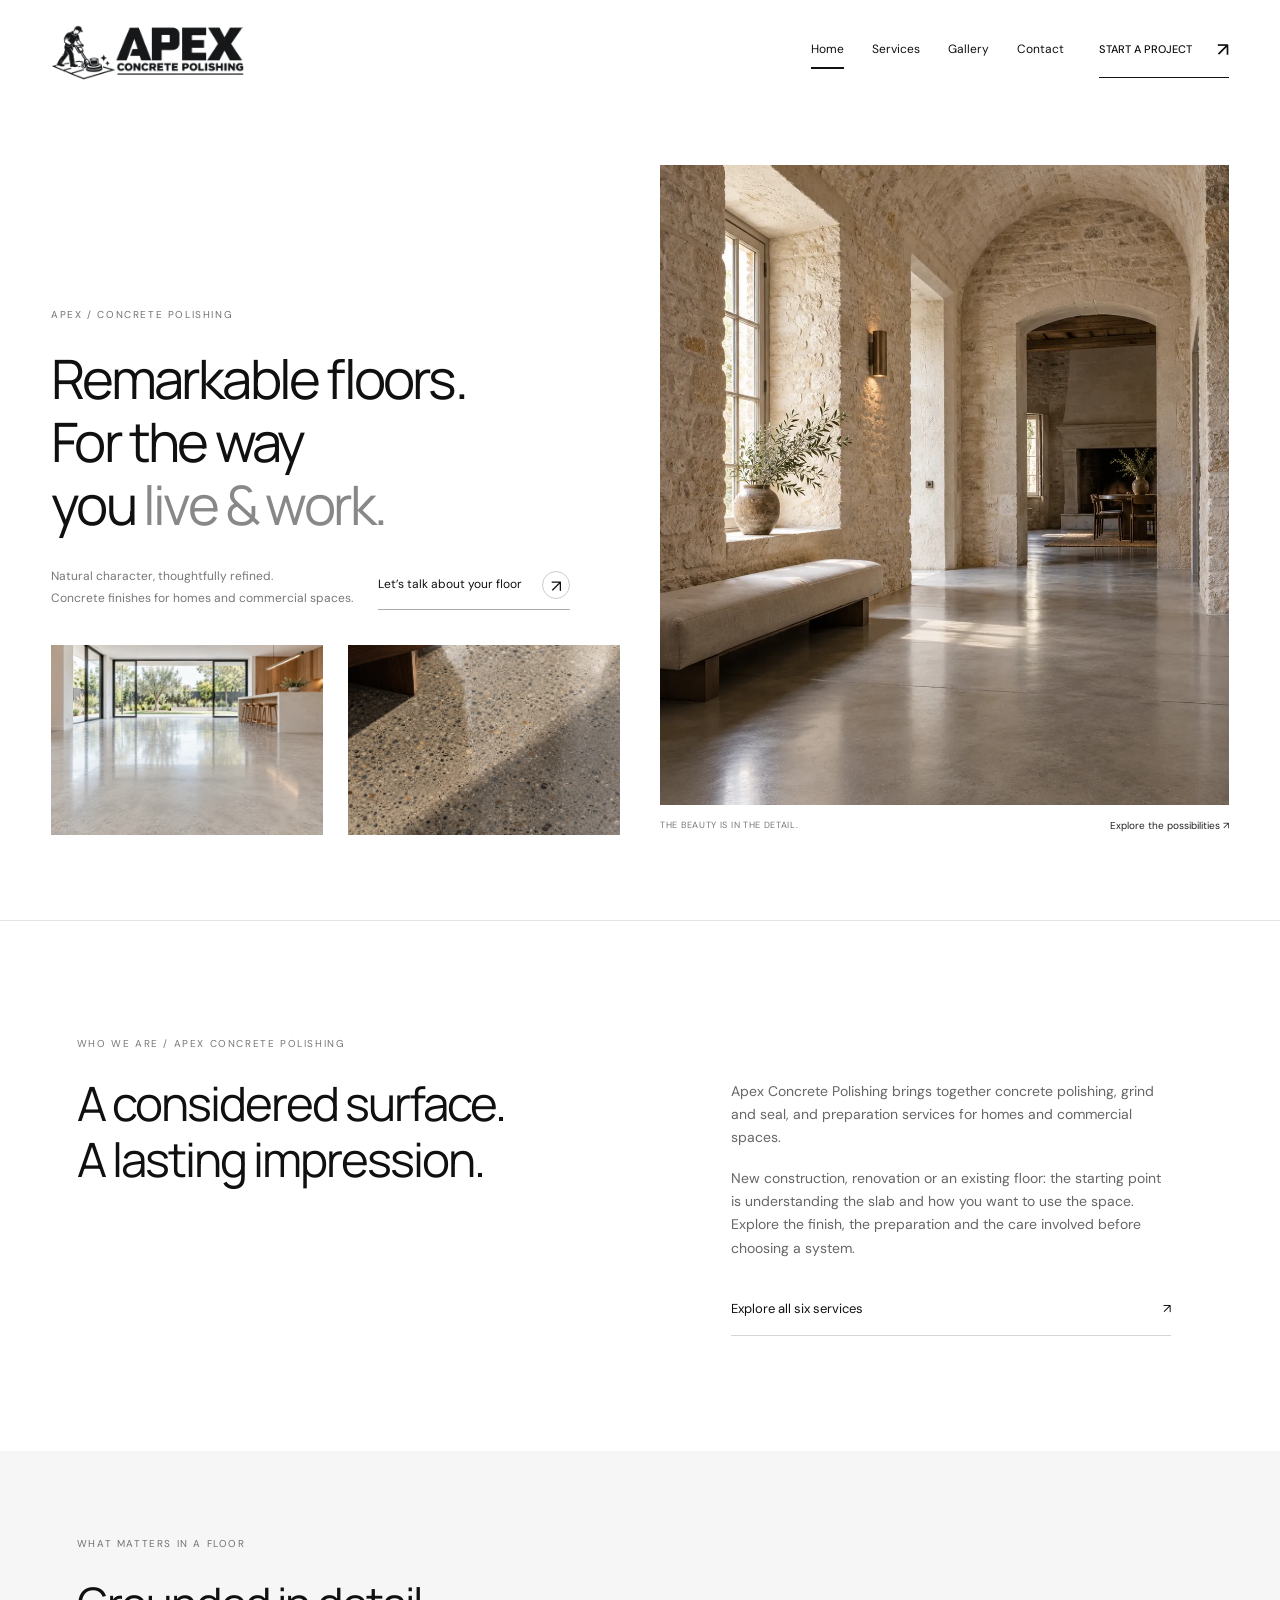
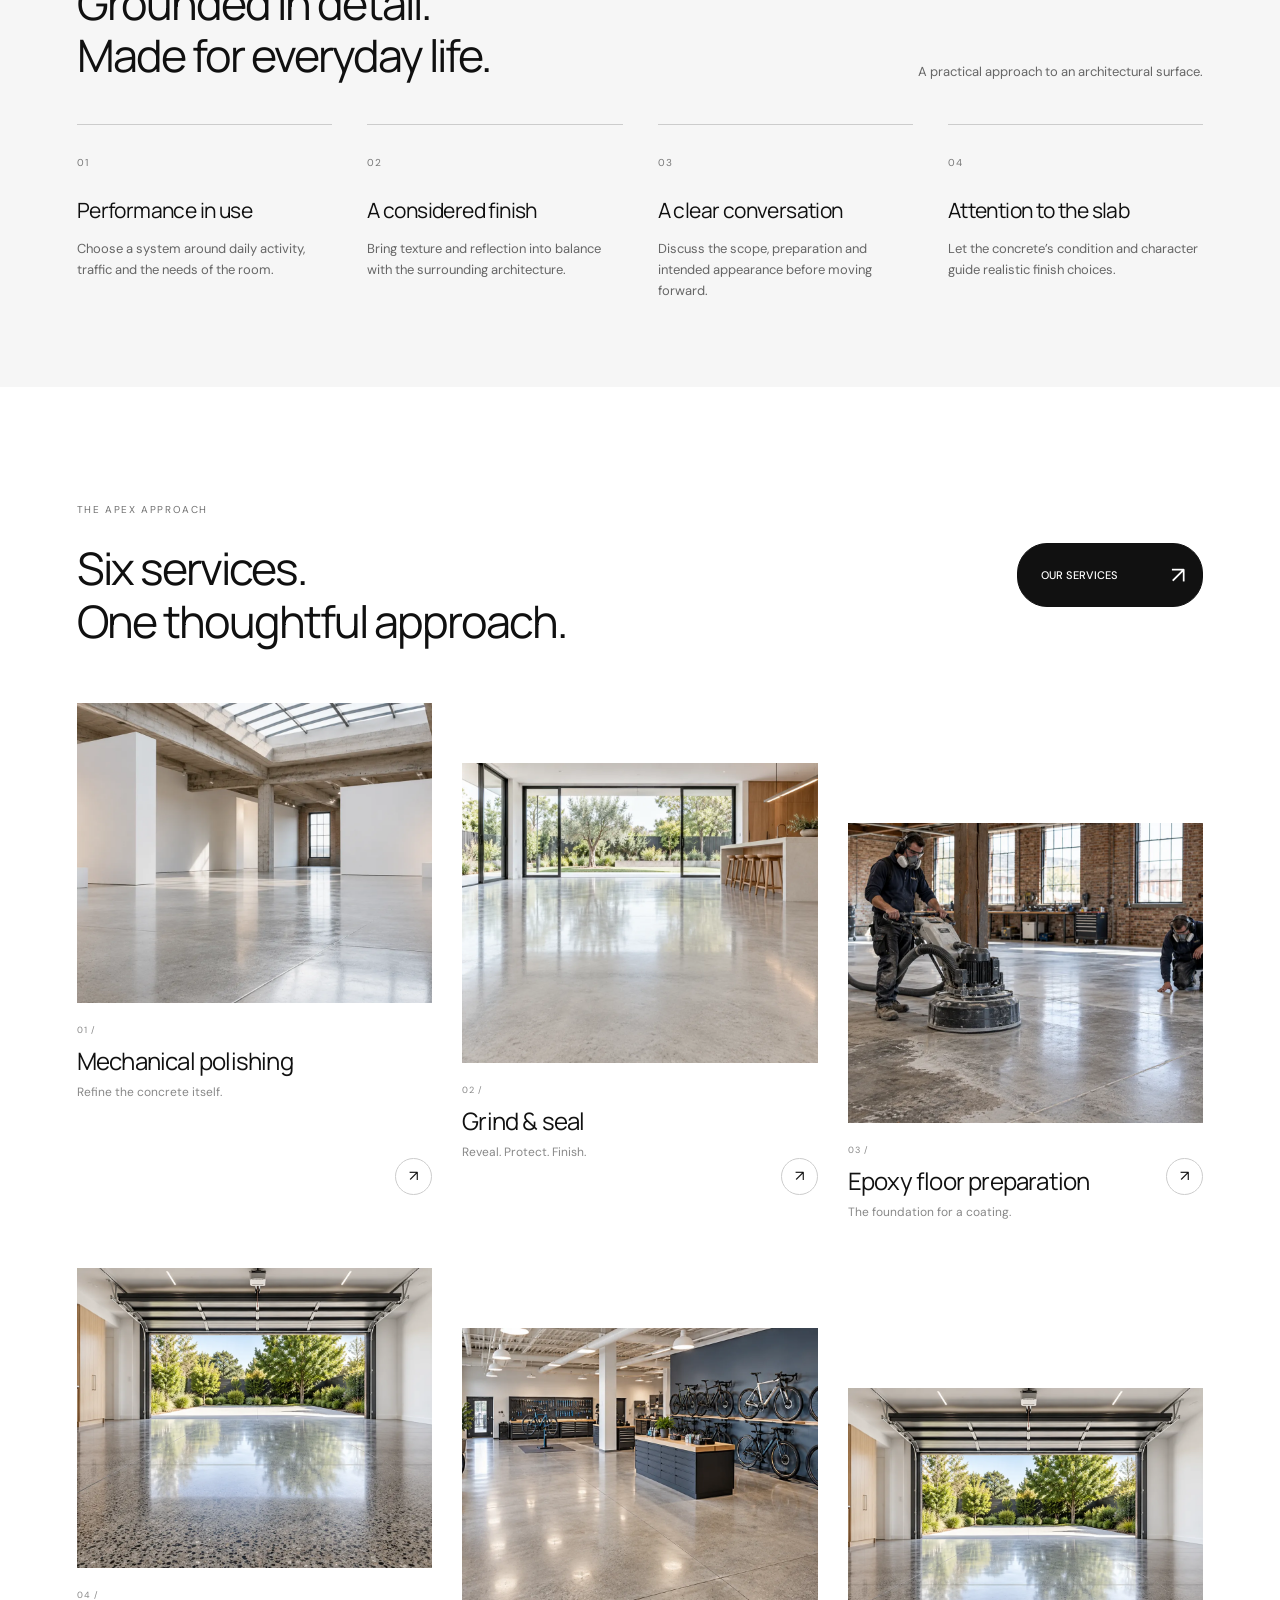
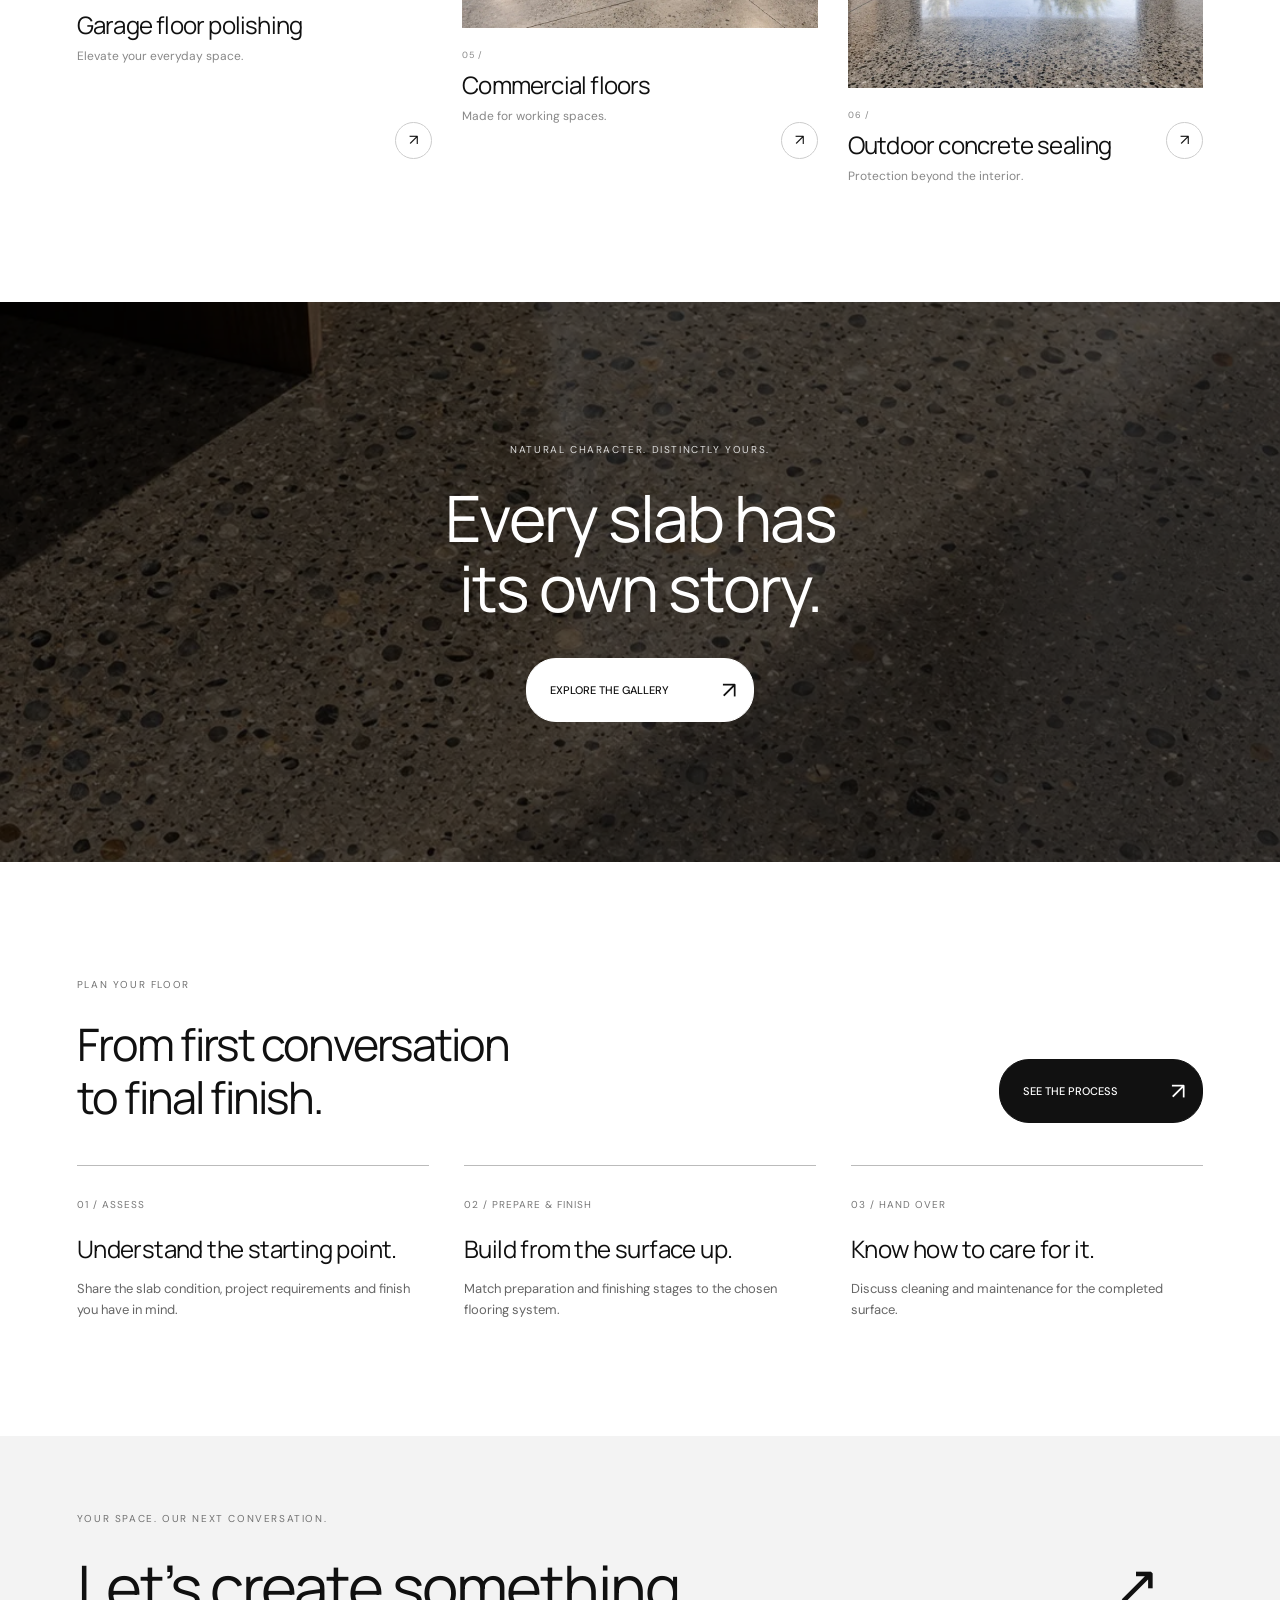
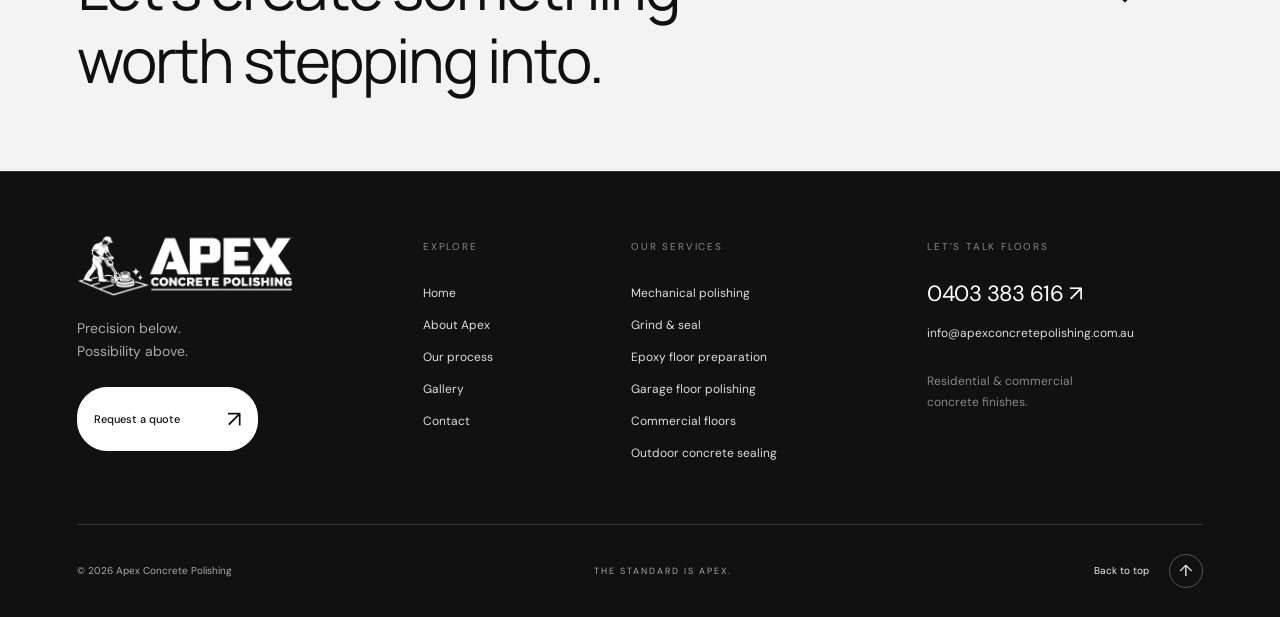
==== commit f231b070: "Shrink site photos: PNG to WebP, add image dimensions Convert the ten 2-3 MB stock PNGs to WebP (q80" ====
--- a/index.html
+++ b/index.html
@@ -1 +1 @@
-<!doctype html><html lang="en-AU"><head><meta charset="utf-8"><meta name="viewport" content="width=device-width,initial-scale=1"><meta name="description" content="Apex Concrete Polishing — mechanical polishing, grind & seal, epoxy floor preparation, garage and commercial floors and outdoor concrete sealing for homes and businesses. Call 0403 383 616 for a quote."><meta name="theme-color" content="#111111"><meta name="google-site-verification" content="-4HEp1kciSTsrEX-N4r372-_atQ7oovHeTxD_YpiPW0"><meta name="robots" content="index,follow"><title>Apex Concrete Polishing | Polished Concrete Floors for Homes & Commercial Spaces</title><link rel="canonical" href="https://apexconcretepolishing.com.au/"><meta property="og:type" content="website"><meta property="og:site_name" content="Apex Concrete Polishing"><meta property="og:locale" content="en_AU"><meta property="og:title" content="Apex Concrete Polishing | Polished Concrete Floors for Homes & Commercial Spaces"><meta property="og:description" content="Mechanical polishing, grind & seal, epoxy floor preparation, garage and commercial floors and outdoor concrete sealing. Call 0403 383 616 for a quote."><meta property="og:url" content="https://apexconcretepolishing.com.au/"><meta property="og:image" content="https://apexconcretepolishing.com.au/assets/og-image.jpg"><meta property="og:image:width" content="1200"><meta property="og:image:height" content="630"><meta property="og:image:alt" content="Polished concrete floor beneath limestone arches"><meta name="twitter:card" content="summary_large_image"><meta name="twitter:title" content="Apex Concrete Polishing | Polished Concrete Floors"><meta name="twitter:description" content="Mechanical polishing, grind & seal, epoxy floor preparation, garage and commercial floors and outdoor concrete sealing. Call 0403 383 616 for a quote."><meta name="twitter:image" content="https://apexconcretepolishing.com.au/assets/og-image.jpg"><link rel="icon" href="favicon.ico" sizes="32x32"><link rel="icon" type="image/png" sizes="192x192" href="assets/icon-192.png"><link rel="apple-touch-icon" sizes="180x180" href="assets/apple-touch-icon.png"><link rel="manifest" href="site.webmanifest"><link rel="stylesheet" href="style.css"><link rel="stylesheet" href="editorial.css"><script type="application/ld+json">{"@context":"https://schema.org","@type":"LocalBusiness","@id":"https://apexconcretepolishing.com.au/#business","name":"Apex Concrete Polishing","url":"https://apexconcretepolishing.com.au/","logo":"https://apexconcretepolishing.com.au/assets/logo.png","image":"https://apexconcretepolishing.com.au/assets/og-image.jpg","telephone":"+61403383616","email":"info@apexconcretepolishing.com.au","description":"Residential and commercial concrete polishing, grind & seal, epoxy floor preparation, garage and commercial floors and outdoor concrete sealing.","areaServed":{"@type":"Country","name":"Australia"},"hasOfferCatalog":{"@type":"OfferCatalog","name":"Concrete flooring services","itemListElement":[{"@type":"Offer","itemOffered":{"@type":"Service","name":"Mechanical concrete polishing","url":"https://apexconcretepolishing.com.au/services.html#mechanical-polishing"}},{"@type":"Offer","itemOffered":{"@type":"Service","name":"Grind & seal","url":"https://apexconcretepolishing.com.au/services.html#grind-seal"}},{"@type":"Offer","itemOffered":{"@type":"Service","name":"Epoxy floor preparation","url":"https://apexconcretepolishing.com.au/services.html#epoxy-preparation"}},{"@type":"Offer","itemOffered":{"@type":"Service","name":"Garage floor polishing","url":"https://apexconcretepolishing.com.au/services.html#garage-polishing"}},{"@type":"Offer","itemOffered":{"@type":"Service","name":"Commercial concrete floors","url":"https://apexconcretepolishing.com.au/services.html#commercial-floors"}},{"@type":"Offer","itemOffered":{"@type":"Service","name":"Outdoor concrete sealing","url":"https://apexconcretepolishing.com.au/services.html#outdoor-sealing"}}]},"contactPoint":{"@type":"ContactPoint","telephone":"+61403383616","email":"info@apexconcretepolishing.com.au","contactType":"sales","availableLanguage":"en"}}</script></head><body id="top" class="page-home"><div class="scroll-progress" aria-hidden="true"></div><div class="topline"><span>THE STANDARD IS APEX.</span><a href="tel:+61403383616">0403 383 616 ↗</a></div><header><a class="brand" href="index.html" aria-label="Apex Concrete Polishing home"><img src="assets/logo.png" alt="Apex Concrete Polishing"></a><button class="menu" type="button" aria-label="Open navigation menu" aria-expanded="false" aria-controls="nav"><span class="menu-label">Menu</span><span class="menu-icon" aria-hidden="true"><i></i><i></i></span></button><nav id="nav" aria-label="Main navigation"><p class="mobile-nav-caption">EXPLORE APEX</p><a href="index.html" aria-current="page"><small>01</small>Home</a><a href="services.html" ><small>02</small>Services</a><a href="gallery.html" ><small>03</small>Gallery</a><a href="contact.html" ><small>04</small>Contact</a><div class="mobile-nav-contact"><p>YOUR NEXT PROJECT STARTS HERE.</p><a class="mobile-quote" href="contact.html#contact">Request a quote <span aria-hidden="true">↗</span></a><a class="mobile-phone" href="tel:+61403383616">0403 383 616 <span aria-hidden="true">↗</span></a><span class="mobile-nav-signoff">CONCRETE. TAKEN FURTHER.</span></div></nav><a class="header-cta" href="contact.html">START A PROJECT <span>↗</span></a></header><main><section class="editorial-hero" id="home"><div class="editorial-lead"><p class="eyebrow">APEX / CONCRETE POLISHING</p><h1>Remarkable floors.<br>For the way<br>you <em>live & work.</em></h1><div class="editorial-note"><p>Natural character, thoughtfully refined.<br>Concrete finishes for homes and commercial spaces.</p><a class="editorial-link" href="contact.html">Let’s talk about your floor <span aria-hidden="true">↗</span></a></div><div class="hero-pair"><img src="assets/home.png" alt="Light-filled kitchen with a refined concrete floor"><img src="assets/detail.png" alt="Natural aggregate detail in a polished concrete surface"></div></div><figure class="editorial-main-image"><img src="assets/arch.png" alt="Polished concrete beneath sculptural limestone arches" fetchpriority="high"><figcaption><span>THE BEAUTY IS IN THE DETAIL.</span><a href="gallery.html">Explore the possibilities ↗</a></figcaption></figure></section><section id="intro" class="intro wrap"><p class="eyebrow">WHO WE ARE / APEX CONCRETE POLISHING</p><div><h2>A considered surface.<br>A lasting impression.</h2><div class="intro-copy"><p>Apex Concrete Polishing brings together concrete polishing, grind and seal, and preparation services for homes and commercial spaces.</p><p>New construction, renovation or an existing floor: the starting point is understanding the slab and how you want to use the space. Explore the finish, the preparation and the care involved before choosing a system.</p><a class="text-link" href="services.html">Explore all six services <span>↗</span></a></div></div></section><section class="values wrap" id="about"><div class="section-heading"><div><p class="eyebrow">WHAT MATTERS IN A FLOOR</p><h2>Grounded in detail.<br>Made for everyday life.</h2></div><p>A practical approach to an architectural surface.</p></div><div class="value-grid"><article><span>01</span><h3>Performance in use</h3><p>Choose a system around daily activity, traffic and the needs of the room.</p></article><article><span>02</span><h3>A considered finish</h3><p>Bring texture and reflection into balance with the surrounding architecture.</p></article><article><span>03</span><h3>A clear conversation</h3><p>Discuss the scope, preparation and intended appearance before moving forward.</p></article><article><span>04</span><h3>Attention to the slab</h3><p>Let the concrete’s condition and character guide realistic finish choices.</p></article></div></section><section class="home-services wrap"><div class="section-heading"><div><p class="eyebrow">THE APEX APPROACH</p><h2>Six services.<br>One thoughtful approach.</h2></div><a class="button" href="services.html"><span class="btn-label">OUR SERVICES</span><span class="btn-icon" aria-hidden="true">↗</span></a></div><div class="feature-links"><a href="services.html#mechanical-polishing"><img src="assets/gallery.png" alt="" loading="lazy"><span class="feature-number">01 /</span><div class="feature-copy"><h3>Mechanical polishing</h3><p>Refine the concrete itself.</p></div><b aria-hidden="true">↗</b></a><a href="services.html#grind-seal"><img src="assets/home.png" alt="" loading="lazy"><span class="feature-number">02 /</span><div class="feature-copy"><h3>Grind & seal</h3><p>Reveal. Protect. Finish.</p></div><b aria-hidden="true">↗</b></a><a href="services.html#epoxy-preparation"><img src="assets/process.png" alt="" loading="lazy"><span class="feature-number">03 /</span><div class="feature-copy"><h3>Epoxy floor preparation</h3><p>The foundation for a coating.</p></div><b aria-hidden="true">↗</b></a><a href="services.html#garage-polishing"><img src="assets/garage.png" alt="" loading="lazy"><span class="feature-number">04 /</span><div class="feature-copy"><h3>Garage floor polishing</h3><p>Elevate your everyday space.</p></div><b aria-hidden="true">↗</b></a><a href="services.html#commercial-floors"><img src="assets/commercial.png" alt="" loading="lazy"><span class="feature-number">05 /</span><div class="feature-copy"><h3>Commercial floors</h3><p>Made for working spaces.</p></div><b aria-hidden="true">↗</b></a><a href="services.html#outdoor-sealing"><img src="assets/outdoor.png" alt="" loading="lazy"><span class="feature-number">06 /</span><div class="feature-copy"><h3>Outdoor concrete sealing</h3><p>Protection beyond the interior.</p></div><b aria-hidden="true">↗</b></a></div></section><section class="statement"><img src="assets/detail.png" alt="Detail of aggregate within polished concrete" loading="lazy"><div><p class="eyebrow">NATURAL CHARACTER. DISTINCTLY YOURS.</p><h2>Every slab has<br>its own story.</h2><a class="button" href="gallery.html"><span class="btn-label">EXPLORE THE GALLERY</span><span class="btn-icon" aria-hidden="true">↗</span></a></div></section><section class="overview wrap"><div class="section-heading"><div><p class="eyebrow">PLAN YOUR FLOOR</p><h2>From first conversation<br>to final finish.</h2></div><a class="button" href="services.html#process"><span class="btn-label">SEE THE PROCESS</span><span class="btn-icon" aria-hidden="true">↗</span></a></div><div class="overview-grid"><article><span>01 / ASSESS</span><h3>Understand the starting point.</h3><p>Share the slab condition, project requirements and finish you have in mind.</p></article><article><span>02 / PREPARE & FINISH</span><h3>Build from the surface up.</h3><p>Match preparation and finishing stages to the chosen flooring system.</p></article><article><span>03 / HAND OVER</span><h3>Know how to care for it.</h3><p>Discuss cleaning and maintenance for the completed surface.</p></article></div></section></main><section class="closing"><p class="eyebrow">YOUR SPACE. OUR NEXT CONVERSATION.</p><a href="contact.html">Let’s create something<br>worth stepping into.<span>↗</span></a></section><footer class="site-footer"><div class="footer-main"><div class="footer-identity"><a class="brand" href="index.html" aria-label="Apex Concrete Polishing home"><img src="assets/logo.png" alt="Apex Concrete Polishing"></a><p>Precision below.<br>Possibility above.</p><a class="button footer-quote" href="contact.html"><span class="btn-label">Request a quote</span><span class="btn-icon" aria-hidden="true">↗</span></a></div><div class="footer-column"><h2>Explore</h2><a href="index.html">Home</a><a href="index.html#about">About Apex</a><a href="services.html#process">Our process</a><a href="gallery.html">Gallery</a><a href="contact.html">Contact</a></div><div class="footer-column footer-services"><h2>Our services</h2><a href="services.html#mechanical-polishing">Mechanical polishing</a><a href="services.html#grind-seal">Grind & seal</a><a href="services.html#epoxy-preparation">Epoxy floor preparation</a><a href="services.html#garage-polishing">Garage floor polishing</a><a href="services.html#commercial-floors">Commercial floors</a><a href="services.html#outdoor-sealing">Outdoor concrete sealing</a></div><div class="footer-column footer-contact"><h2>Let’s talk floors</h2><a class="footer-phone" href="tel:+61403383616">0403 383 616 ↗</a><a class="footer-email" href="mailto:info@apexconcretepolishing.com.au">info@apexconcretepolishing.com.au</a><p>Residential & commercial<br>concrete finishes.</p></div></div><div class="footer-base"><span>© <span id="year">2026</span> Apex Concrete Polishing</span><span class="footer-signoff">THE STANDARD IS APEX.</span><a href="#top">Back to top <span aria-hidden="true">↑</span></a></div></footer><dialog id="lightbox"><button aria-label="Close image" class="close">×</button><img alt=""><p></p></dialog><script src="app.js"></script></body></html>+<!doctype html><html lang="en-AU"><head><meta charset="utf-8"><meta name="viewport" content="width=device-width,initial-scale=1"><meta name="description" content="Apex Concrete Polishing — mechanical polishing, grind & seal, epoxy floor preparation, garage and commercial floors and outdoor concrete sealing for homes and businesses. Call 0403 383 616 for a quote."><meta name="theme-color" content="#111111"><meta name="google-site-verification" content="-4HEp1kciSTsrEX-N4r372-_atQ7oovHeTxD_YpiPW0"><meta name="robots" content="index,follow"><title>Apex Concrete Polishing | Polished Concrete Floors for Homes & Commercial Spaces</title><link rel="canonical" href="https://apexconcretepolishing.com.au/"><meta property="og:type" content="website"><meta property="og:site_name" content="Apex Concrete Polishing"><meta property="og:locale" content="en_AU"><meta property="og:title" content="Apex Concrete Polishing | Polished Concrete Floors for Homes & Commercial Spaces"><meta property="og:description" content="Mechanical polishing, grind & seal, epoxy floor preparation, garage and commercial floors and outdoor concrete sealing. Call 0403 383 616 for a quote."><meta property="og:url" content="https://apexconcretepolishing.com.au/"><meta property="og:image" content="https://apexconcretepolishing.com.au/assets/og-image.jpg"><meta property="og:image:width" content="1200"><meta property="og:image:height" content="630"><meta property="og:image:alt" content="Polished concrete floor beneath limestone arches"><meta name="twitter:card" content="summary_large_image"><meta name="twitter:title" content="Apex Concrete Polishing | Polished Concrete Floors"><meta name="twitter:description" content="Mechanical polishing, grind & seal, epoxy floor preparation, garage and commercial floors and outdoor concrete sealing. Call 0403 383 616 for a quote."><meta name="twitter:image" content="https://apexconcretepolishing.com.au/assets/og-image.jpg"><link rel="icon" href="favicon.ico" sizes="32x32"><link rel="icon" type="image/png" sizes="192x192" href="assets/icon-192.png"><link rel="apple-touch-icon" sizes="180x180" href="assets/apple-touch-icon.png"><link rel="manifest" href="site.webmanifest"><link rel="stylesheet" href="style.css"><link rel="stylesheet" href="editorial.css"><script type="application/ld+json">{"@context":"https://schema.org","@type":"LocalBusiness","@id":"https://apexconcretepolishing.com.au/#business","name":"Apex Concrete Polishing","url":"https://apexconcretepolishing.com.au/","logo":"https://apexconcretepolishing.com.au/assets/logo.webp","image":"https://apexconcretepolishing.com.au/assets/og-image.jpg","telephone":"+61403383616","email":"info@apexconcretepolishing.com.au","description":"Residential and commercial concrete polishing, grind & seal, epoxy floor preparation, garage and commercial floors and outdoor concrete sealing.","areaServed":{"@type":"Country","name":"Australia"},"hasOfferCatalog":{"@type":"OfferCatalog","name":"Concrete flooring services","itemListElement":[{"@type":"Offer","itemOffered":{"@type":"Service","name":"Mechanical concrete polishing","url":"https://apexconcretepolishing.com.au/services.html#mechanical-polishing"}},{"@type":"Offer","itemOffered":{"@type":"Service","name":"Grind & seal","url":"https://apexconcretepolishing.com.au/services.html#grind-seal"}},{"@type":"Offer","itemOffered":{"@type":"Service","name":"Epoxy floor preparation","url":"https://apexconcretepolishing.com.au/services.html#epoxy-preparation"}},{"@type":"Offer","itemOffered":{"@type":"Service","name":"Garage floor polishing","url":"https://apexconcretepolishing.com.au/services.html#garage-polishing"}},{"@type":"Offer","itemOffered":{"@type":"Service","name":"Commercial concrete floors","url":"https://apexconcretepolishing.com.au/services.html#commercial-floors"}},{"@type":"Offer","itemOffered":{"@type":"Service","name":"Outdoor concrete sealing","url":"https://apexconcretepolishing.com.au/services.html#outdoor-sealing"}}]},"contactPoint":{"@type":"ContactPoint","telephone":"+61403383616","email":"info@apexconcretepolishing.com.au","contactType":"sales","availableLanguage":"en"}}</script></head><body id="top" class="page-home"><div class="scroll-progress" aria-hidden="true"></div><div class="topline"><span>THE STANDARD IS APEX.</span><a href="tel:+61403383616">0403 383 616 ↗</a></div><header><a class="brand" href="index.html" aria-label="Apex Concrete Polishing home"><img src="assets/logo.webp" width="1000" height="500" alt="Apex Concrete Polishing"></a><button class="menu" type="button" aria-label="Open navigation menu" aria-expanded="false" aria-controls="nav"><span class="menu-label">Menu</span><span class="menu-icon" aria-hidden="true"><i></i><i></i></span></button><nav id="nav" aria-label="Main navigation"><p class="mobile-nav-caption">EXPLORE APEX</p><a href="index.html" aria-current="page"><small>01</small>Home</a><a href="services.html" ><small>02</small>Services</a><a href="gallery.html" ><small>03</small>Gallery</a><a href="contact.html" ><small>04</small>Contact</a><div class="mobile-nav-contact"><p>YOUR NEXT PROJECT STARTS HERE.</p><a class="mobile-quote" href="contact.html#contact">Request a quote <span aria-hidden="true">↗</span></a><a class="mobile-phone" href="tel:+61403383616">0403 383 616 <span aria-hidden="true">↗</span></a><span class="mobile-nav-signoff">CONCRETE. TAKEN FURTHER.</span></div></nav><a class="header-cta" href="contact.html">START A PROJECT <span>↗</span></a></header><main><section class="editorial-hero" id="home"><div class="editorial-lead"><p class="eyebrow">APEX / CONCRETE POLISHING</p><h1>Remarkable floors.<br>For the way<br>you <em>live & work.</em></h1><div class="editorial-note"><p>Natural character, thoughtfully refined.<br>Concrete finishes for homes and commercial spaces.</p><a class="editorial-link" href="contact.html">Let’s talk about your floor <span aria-hidden="true">↗</span></a></div><div class="hero-pair"><img src="assets/home.webp" width="1600" height="900" alt="Light-filled kitchen with a refined concrete floor"><img src="assets/detail.webp" width="1122" height="1402" alt="Natural aggregate detail in a polished concrete surface"></div></div><figure class="editorial-main-image"><img src="assets/arch.webp" width="1122" height="1402" alt="Polished concrete beneath sculptural limestone arches" fetchpriority="high"><figcaption><span>THE BEAUTY IS IN THE DETAIL.</span><a href="gallery.html">Explore the possibilities ↗</a></figcaption></figure></section><section id="intro" class="intro wrap"><p class="eyebrow">WHO WE ARE / APEX CONCRETE POLISHING</p><div><h2>A considered surface.<br>A lasting impression.</h2><div class="intro-copy"><p>Apex Concrete Polishing brings together concrete polishing, grind and seal, and preparation services for homes and commercial spaces.</p><p>New construction, renovation or an existing floor: the starting point is understanding the slab and how you want to use the space. Explore the finish, the preparation and the care involved before choosing a system.</p><a class="text-link" href="services.html">Explore all six services <span>↗</span></a></div></div></section><section class="values wrap" id="about"><div class="section-heading"><div><p class="eyebrow">WHAT MATTERS IN A FLOOR</p><h2>Grounded in detail.<br>Made for everyday life.</h2></div><p>A practical approach to an architectural surface.</p></div><div class="value-grid"><article><span>01</span><h3>Performance in use</h3><p>Choose a system around daily activity, traffic and the needs of the room.</p></article><article><span>02</span><h3>A considered finish</h3><p>Bring texture and reflection into balance with the surrounding architecture.</p></article><article><span>03</span><h3>A clear conversation</h3><p>Discuss the scope, preparation and intended appearance before moving forward.</p></article><article><span>04</span><h3>Attention to the slab</h3><p>Let the concrete’s condition and character guide realistic finish choices.</p></article></div></section><section class="home-services wrap"><div class="section-heading"><div><p class="eyebrow">THE APEX APPROACH</p><h2>Six services.<br>One thoughtful approach.</h2></div><a class="button" href="services.html"><span class="btn-label">OUR SERVICES</span><span class="btn-icon" aria-hidden="true">↗</span></a></div><div class="feature-links"><a href="services.html#mechanical-polishing"><img src="assets/gallery.webp" width="1600" height="900" alt="" loading="lazy"><span class="feature-number">01 /</span><div class="feature-copy"><h3>Mechanical polishing</h3><p>Refine the concrete itself.</p></div><b aria-hidden="true">↗</b></a><a href="services.html#grind-seal"><img src="assets/home.webp" width="1600" height="900" alt="" loading="lazy"><span class="feature-number">02 /</span><div class="feature-copy"><h3>Grind & seal</h3><p>Reveal. Protect. Finish.</p></div><b aria-hidden="true">↗</b></a><a href="services.html#epoxy-preparation"><img src="assets/process.webp" width="1600" height="900" alt="" loading="lazy"><span class="feature-number">03 /</span><div class="feature-copy"><h3>Epoxy floor preparation</h3><p>The foundation for a coating.</p></div><b aria-hidden="true">↗</b></a><a href="services.html#garage-polishing"><img src="assets/garage.webp" width="1600" height="900" alt="" loading="lazy"><span class="feature-number">04 /</span><div class="feature-copy"><h3>Garage floor polishing</h3><p>Elevate your everyday space.</p></div><b aria-hidden="true">↗</b></a><a href="services.html#commercial-floors"><img src="assets/commercial.webp" width="1600" height="900" alt="" loading="lazy"><span class="feature-number">05 /</span><div class="feature-copy"><h3>Commercial floors</h3><p>Made for working spaces.</p></div><b aria-hidden="true">↗</b></a><a href="services.html#outdoor-sealing"><img src="assets/garage.webp" width="1600" height="900" alt="" loading="lazy"><span class="feature-number">06 /</span><div class="feature-copy"><h3>Outdoor concrete sealing</h3><p>Protection beyond the interior.</p></div><b aria-hidden="true">↗</b></a></div></section><section class="statement"><img src="assets/detail.webp" width="1122" height="1402" alt="Detail of aggregate within polished concrete" loading="lazy"><div><p class="eyebrow">NATURAL CHARACTER. DISTINCTLY YOURS.</p><h2>Every slab has<br>its own story.</h2><a class="button" href="gallery.html"><span class="btn-label">EXPLORE THE GALLERY</span><span class="btn-icon" aria-hidden="true">↗</span></a></div></section><section class="overview wrap"><div class="section-heading"><div><p class="eyebrow">PLAN YOUR FLOOR</p><h2>From first conversation<br>to final finish.</h2></div><a class="button" href="services.html#process"><span class="btn-label">SEE THE PROCESS</span><span class="btn-icon" aria-hidden="true">↗</span></a></div><div class="overview-grid"><article><span>01 / ASSESS</span><h3>Understand the starting point.</h3><p>Share the slab condition, project requirements and finish you have in mind.</p></article><article><span>02 / PREPARE & FINISH</span><h3>Build from the surface up.</h3><p>Match preparation and finishing stages to the chosen flooring system.</p></article><article><span>03 / HAND OVER</span><h3>Know how to care for it.</h3><p>Discuss cleaning and maintenance for the completed surface.</p></article></div></section></main><section class="closing"><p class="eyebrow">YOUR SPACE. OUR NEXT CONVERSATION.</p><a href="contact.html">Let’s create something<br>worth stepping into.<span>↗</span></a></section><footer class="site-footer"><div class="footer-main"><div class="footer-identity"><a class="brand" href="index.html" aria-label="Apex Concrete Polishing home"><img src="assets/logo.webp" width="1000" height="500" alt="Apex Concrete Polishing"></a><p>Precision below.<br>Possibility above.</p><a class="button footer-quote" href="contact.html"><span class="btn-label">Request a quote</span><span class="btn-icon" aria-hidden="true">↗</span></a></div><div class="footer-column"><h2>Explore</h2><a href="index.html">Home</a><a href="index.html#about">About Apex</a><a href="services.html#process">Our process</a><a href="gallery.html">Gallery</a><a href="contact.html">Contact</a></div><div class="footer-column footer-services"><h2>Our services</h2><a href="services.html#mechanical-polishing">Mechanical polishing</a><a href="services.html#grind-seal">Grind & seal</a><a href="services.html#epoxy-preparation">Epoxy floor preparation</a><a href="services.html#garage-polishing">Garage floor polishing</a><a href="services.html#commercial-floors">Commercial floors</a><a href="services.html#outdoor-sealing">Outdoor concrete sealing</a></div><div class="footer-column footer-contact"><h2>Let’s talk floors</h2><a class="footer-phone" href="tel:+61403383616">0403 383 616 ↗</a><a class="footer-email" href="mailto:info@apexconcretepolishing.com.au">info@apexconcretepolishing.com.au</a><p>Residential & commercial<br>concrete finishes.</p></div></div><div class="footer-base"><span>© <span id="year">2026</span> Apex Concrete Polishing</span><span class="footer-signoff">THE STANDARD IS APEX.</span><a href="#top">Back to top <span aria-hidden="true">↑</span></a></div></footer><dialog id="lightbox"><button aria-label="Close image" class="close">×</button><img alt=""><p></p></dialog><script src="app.js"></script></body></html>
--- a/style.css
+++ b/style.css
@@ -1,5 +1,5 @@
 @import url('https://fonts.googleapis.com/css2?family=DM+Sans:wght@400;500;600;700&family=Manrope:wght@400;500;600&display=swap');
-:root{--ink:#262a26;--paper:#f7f5f0;--muted:#73756c;--line:#d8d9d0;--olive:#bfc5ad}*{box-sizing:border-box}html{scroll-behavior:smooth;scroll-padding-top:100px}body{margin:0;background:var(--paper);color:var(--ink);font-family:'DM Sans',Arial,sans-serif;font-size:15px;line-height:1.65}a{color:inherit;text-decoration:none}button,input,select,textarea{font:inherit}button,a,input,select,textarea{ -webkit-tap-highlight-color:transparent}button{cursor:pointer}button:focus-visible,a:focus-visible{outline:3px solid #8b9b78;outline-offset:5px}img{max-width:100%;display:block}h1,h2,h3,p{margin:0}h1,h2,h3{font-family:Manrope,Arial,sans-serif;font-weight:400;line-height:1.12}h1{font-size:clamp(50px,5.8vw,88px);letter-spacing:-4px}h2{font-size:clamp(36px,3.5vw,54px);letter-spacing:-2px}h3{font-size:24px;letter-spacing:-.6px}.wrap{max-width:1440px;margin:auto;padding:100px 6%}.eyebrow{font-size:11px;font-weight:600;letter-spacing:2px;margin-bottom:24px}header{height:100px;padding:0 4%;display:flex;align-items:center;gap:40px;background:var(--paper);position:relative;z-index:5}.brand{display:block;width:220px;height:76px;overflow:hidden;position:relative;flex-shrink:0}.brand img{width:240px;max-width:none;position:absolute;top:-22px;left:-11px}nav{display:flex;gap:30px;margin-left:auto;font-size:13px}nav a:hover{color:#7d866b}.header-cta{padding:13px 22px;border:1px solid var(--ink);font-size:13px}.header-cta span{margin-left:28px}.menu{display:none}.hero{height:min(790px,80vw);min-height:590px;position:relative;color:white;background:#343831}.hero>img{width:100%;height:100%;object-fit:cover}.hero:after{content:'';position:absolute;inset:0;background:linear-gradient(90deg,#151a18b0,transparent 85%),linear-gradient(0deg,#13191780,transparent 40%)}.hero-content{position:absolute;z-index:1;left:6%;top:17%}.hero-content>p:not(.eyebrow){margin:28px 0 34px;color:#eeeee8;font-size:16px}.button{display:inline-flex;justify-content:space-between;align-items:center;gap:55px;padding:16px 25px;border:0;font-size:13px}.light{background:var(--paper);color:var(--ink)}.button:hover{background:var(--olive)}.hero-foot{position:absolute;z-index:1;bottom:30px;left:6%;right:6%;display:flex;justify-content:space-between;font-size:10px;letter-spacing:1.7px;border-top:1px solid #ffffff50;padding-top:22px}.intro>div{display:grid;grid-template-columns:1.2fr 1fr;gap:10%}.intro-copy{max-width:440px;padding-top:4px}.intro-copy p+p{margin-top:18px;color:var(--muted)}.text-link{display:flex;justify-content:space-between;border-bottom:1px solid var(--line);padding:16px 0;font-size:13px;margin-top:22px}.text-link:hover{border-color:var(--ink)}.services{padding-top:30px}.section-heading{display:flex;justify-content:space-between;align-items:end;margin-bottom:42px;gap:30px}.section-heading>p{color:var(--muted);font-size:13px}.service-grid{display:grid;grid-template-columns:repeat(3,1fr);gap:28px}.service-grid img{width:100%;height:270px;object-fit:cover;margin-bottom:26px}.service-grid .eyebrow{margin-bottom:12px}.service-grid h3{margin-bottom:16px}.service-grid article>p:not(.eyebrow){color:var(--muted);font-size:14px}.additional{display:flex;gap:30px;border-top:1px solid var(--line);margin-top:48px;padding-top:23px}.additional a{flex:1;display:flex;justify-content:space-between;font-size:14px}.finishes{display:grid;grid-template-columns:1fr 1fr;background:#e8e8df}.finish-image{position:relative;min-height:720px}.finish-image img{width:100%;height:100%;object-fit:cover;position:absolute}.finish-image>span{position:absolute;bottom:30px;left:40px;color:white;background:#242923a6;padding:7px 12px;font-size:10px;letter-spacing:2px}.finish-copy{padding:85px 12%}.finish-copy>p:not(.eyebrow){margin-top:28px;color:#676c61}.tabs{display:flex;gap:25px;margin:32px 0;border-bottom:1px solid #bec2b6}.tabs button{background:none;border:0;border-bottom:2px solid transparent;padding:12px 0;font-size:13px;color:#656b5f}.tabs button[aria-selected=true]{border-color:var(--ink);color:var(--ink)}#finish-text{font-size:14px;margin-top:17px;color:#62695e}.note{font-size:11px!important;line-height:1.6;color:var(--muted);margin-top:20px}.filters{display:flex;gap:10px;margin-bottom:30px}.filters button{border:1px solid var(--line);background:none;padding:9px 20px;font-size:12px;border-radius:25px}.filters button.active{background:var(--ink);color:white;border-color:var(--ink)}.gallery-grid{display:grid;grid-template-columns:1fr 1fr;gap:30px}.gallery-item{position:relative;border:0;padding:0;text-align:left;background:transparent;min-width:0}.gallery-item img{width:100%;height:320px;object-fit:cover}.gallery-item.tall{grid-row:span 2}.gallery-item.tall img{height:710px}.gallery-item.wide{grid-column:span 2}.gallery-item.wide img{height:420px}.gallery-item>span{display:flex;justify-content:space-between;align-items:center;padding-top:15px;font-size:16px}.gallery-item small{font-size:9px;letter-spacing:1.4px}.gallery-item[hidden]{display:none}.gallery-item:hover img{filter:brightness(.91)}.process{border-top:1px solid var(--line);display:grid;grid-template-columns:1fr 1fr;gap:10%;padding-top:90px}.process img{margin-top:40px;aspect-ratio:1.4;object-fit:cover}.steps article{display:flex;gap:30px;padding:27px 0;border-bottom:1px solid var(--line)}.steps article:first-child{padding-top:0}.steps article>span{color:var(--muted);font-size:12px;padding-top:5px}.steps h3{font-size:22px;margin-bottom:14px}.steps p{font-size:14px;color:var(--muted)}.faq{display:grid;grid-template-columns:1fr 1.2fr;gap:10%;padding-top:20px}.faq details{border-bottom:1px solid var(--line);padding:20px 0}.faq summary{cursor:pointer;list-style:none;display:flex;justify-content:space-between;gap:20px}.faq summary:after{content:'+'}.faq details[open] summary:after{content:'−'}.faq details p{margin-top:16px;color:var(--muted);font-size:14px}.contact{background:var(--ink);color:var(--paper)}.contact-inner{display:grid;grid-template-columns:1fr 1fr;gap:10%}.contact h2{font-size:clamp(42px,4.5vw,68px)}.contact h2+p{margin:28px 0;color:#c4c8bd}.phone{display:block;font-size:28px;margin-top:38px}.email{display:block;font-size:14px;margin-top:12px;overflow-wrap:anywhere}.fields{display:grid;grid-template-columns:1fr 1fr;gap:20px}label{display:block;font-size:11px;letter-spacing:.3px;margin-bottom:22px}input,textarea,select{width:100%;display:block;background:transparent;border:0;border-bottom:1px solid #697064;border-radius:0;padding:12px 0;color:white;font-size:13px;outline-offset:4px}input::placeholder,textarea::placeholder{color:#a8aea2}select option{background:var(--ink)}.contact .note{color:#b0b7a8}.contact form .button{width:100%;margin-top:4px}footer{display:flex;align-items:center;justify-content:space-between;flex-wrap:wrap;padding-top:35px!important;padding-bottom:25px!important;gap:20px}footer>p,footer>a:not(.brand){font-size:12px}.footer-bottom{width:100%;display:flex;justify-content:space-between;border-top:1px solid var(--line);padding-top:20px;color:var(--muted);font-size:10px}dialog{padding:20px;background:var(--paper);border:0;max-width:90vw;max-height:95vh}dialog::backdrop{background:#111d}dialog img{max-height:78vh;max-width:82vw;margin:auto}dialog p{padding-top:10px}.close{position:absolute;right:23px;top:23px;border:0;background:var(--paper);font-size:28px;width:40px;height:40px}.menu{background:none;border:0}
+:root{--ink:#262a26;--paper:#f7f5f0;--muted:#73756c;--line:#d8d9d0;--olive:#bfc5ad}*{box-sizing:border-box}html{scroll-behavior:smooth;scroll-padding-top:100px}body{margin:0;background:var(--paper);color:var(--ink);font-family:'DM Sans',Arial,sans-serif;font-size:15px;line-height:1.65}a{color:inherit;text-decoration:none}button,input,select,textarea{font:inherit}button,a,input,select,textarea{ -webkit-tap-highlight-color:transparent}button{cursor:pointer}button:focus-visible,a:focus-visible{outline:3px solid #8b9b78;outline-offset:5px}img{max-width:100%;height:auto;display:block}h1,h2,h3,p{margin:0}h1,h2,h3{font-family:Manrope,Arial,sans-serif;font-weight:400;line-height:1.12}h1{font-size:clamp(50px,5.8vw,88px);letter-spacing:-4px}h2{font-size:clamp(36px,3.5vw,54px);letter-spacing:-2px}h3{font-size:24px;letter-spacing:-.6px}.wrap{max-width:1440px;margin:auto;padding:100px 6%}.eyebrow{font-size:11px;font-weight:600;letter-spacing:2px;margin-bottom:24px}header{height:100px;padding:0 4%;display:flex;align-items:center;gap:40px;background:var(--paper);position:relative;z-index:5}.brand{display:block;width:220px;height:76px;overflow:hidden;position:relative;flex-shrink:0}.brand img{width:240px;max-width:none;position:absolute;top:-22px;left:-11px}nav{display:flex;gap:30px;margin-left:auto;font-size:13px}nav a:hover{color:#7d866b}.header-cta{padding:13px 22px;border:1px solid var(--ink);font-size:13px}.header-cta span{margin-left:28px}.menu{display:none}.hero{height:min(790px,80vw);min-height:590px;position:relative;color:white;background:#343831}.hero>img{width:100%;height:100%;object-fit:cover}.hero:after{content:'';position:absolute;inset:0;background:linear-gradient(90deg,#151a18b0,transparent 85%),linear-gradient(0deg,#13191780,transparent 40%)}.hero-content{position:absolute;z-index:1;left:6%;top:17%}.hero-content>p:not(.eyebrow){margin:28px 0 34px;color:#eeeee8;font-size:16px}.button{display:inline-flex;justify-content:space-between;align-items:center;gap:55px;padding:16px 25px;border:0;font-size:13px}.light{background:var(--paper);color:var(--ink)}.button:hover{background:var(--olive)}.hero-foot{position:absolute;z-index:1;bottom:30px;left:6%;right:6%;display:flex;justify-content:space-between;font-size:10px;letter-spacing:1.7px;border-top:1px solid #ffffff50;padding-top:22px}.intro>div{display:grid;grid-template-columns:1.2fr 1fr;gap:10%}.intro-copy{max-width:440px;padding-top:4px}.intro-copy p+p{margin-top:18px;color:var(--muted)}.text-link{display:flex;justify-content:space-between;border-bottom:1px solid var(--line);padding:16px 0;font-size:13px;margin-top:22px}.text-link:hover{border-color:var(--ink)}.services{padding-top:30px}.section-heading{display:flex;justify-content:space-between;align-items:end;margin-bottom:42px;gap:30px}.section-heading>p{color:var(--muted);font-size:13px}.service-grid{display:grid;grid-template-columns:repeat(3,1fr);gap:28px}.service-grid img{width:100%;height:270px;object-fit:cover;margin-bottom:26px}.service-grid .eyebrow{margin-bottom:12px}.service-grid h3{margin-bottom:16px}.service-grid article>p:not(.eyebrow){color:var(--muted);font-size:14px}.additional{display:flex;gap:30px;border-top:1px solid var(--line);margin-top:48px;padding-top:23px}.additional a{flex:1;display:flex;justify-content:space-between;font-size:14px}.finishes{display:grid;grid-template-columns:1fr 1fr;background:#e8e8df}.finish-image{position:relative;min-height:720px}.finish-image img{width:100%;height:100%;object-fit:cover;position:absolute}.finish-image>span{position:absolute;bottom:30px;left:40px;color:white;background:#242923a6;padding:7px 12px;font-size:10px;letter-spacing:2px}.finish-copy{padding:85px 12%}.finish-copy>p:not(.eyebrow){margin-top:28px;color:#676c61}.tabs{display:flex;gap:25px;margin:32px 0;border-bottom:1px solid #bec2b6}.tabs button{background:none;border:0;border-bottom:2px solid transparent;padding:12px 0;font-size:13px;color:#656b5f}.tabs button[aria-selected=true]{border-color:var(--ink);color:var(--ink)}#finish-text{font-size:14px;margin-top:17px;color:#62695e}.note{font-size:11px!important;line-height:1.6;color:var(--muted);margin-top:20px}.filters{display:flex;gap:10px;margin-bottom:30px}.filters button{border:1px solid var(--line);background:none;padding:9px 20px;font-size:12px;border-radius:25px}.filters button.active{background:var(--ink);color:white;border-color:var(--ink)}.gallery-grid{display:grid;grid-template-columns:1fr 1fr;gap:30px}.gallery-item{position:relative;border:0;padding:0;text-align:left;background:transparent;min-width:0}.gallery-item img{width:100%;height:320px;object-fit:cover}.gallery-item.tall{grid-row:span 2}.gallery-item.tall img{height:710px}.gallery-item.wide{grid-column:span 2}.gallery-item.wide img{height:420px}.gallery-item>span{display:flex;justify-content:space-between;align-items:center;padding-top:15px;font-size:16px}.gallery-item small{font-size:9px;letter-spacing:1.4px}.gallery-item[hidden]{display:none}.gallery-item:hover img{filter:brightness(.91)}.process{border-top:1px solid var(--line);display:grid;grid-template-columns:1fr 1fr;gap:10%;padding-top:90px}.process img{margin-top:40px;aspect-ratio:1.4;object-fit:cover}.steps article{display:flex;gap:30px;padding:27px 0;border-bottom:1px solid var(--line)}.steps article:first-child{padding-top:0}.steps article>span{color:var(--muted);font-size:12px;padding-top:5px}.steps h3{font-size:22px;margin-bottom:14px}.steps p{font-size:14px;color:var(--muted)}.faq{display:grid;grid-template-columns:1fr 1.2fr;gap:10%;padding-top:20px}.faq details{border-bottom:1px solid var(--line);padding:20px 0}.faq summary{cursor:pointer;list-style:none;display:flex;justify-content:space-between;gap:20px}.faq summary:after{content:'+'}.faq details[open] summary:after{content:'−'}.faq details p{margin-top:16px;color:var(--muted);font-size:14px}.contact{background:var(--ink);color:var(--paper)}.contact-inner{display:grid;grid-template-columns:1fr 1fr;gap:10%}.contact h2{font-size:clamp(42px,4.5vw,68px)}.contact h2+p{margin:28px 0;color:#c4c8bd}.phone{display:block;font-size:28px;margin-top:38px}.email{display:block;font-size:14px;margin-top:12px;overflow-wrap:anywhere}.fields{display:grid;grid-template-columns:1fr 1fr;gap:20px}label{display:block;font-size:11px;letter-spacing:.3px;margin-bottom:22px}input,textarea,select{width:100%;display:block;background:transparent;border:0;border-bottom:1px solid #697064;border-radius:0;padding:12px 0;color:white;font-size:13px;outline-offset:4px}input::placeholder,textarea::placeholder{color:#a8aea2}select option{background:var(--ink)}.contact .note{color:#b0b7a8}.contact form .button{width:100%;margin-top:4px}footer{display:flex;align-items:center;justify-content:space-between;flex-wrap:wrap;padding-top:35px!important;padding-bottom:25px!important;gap:20px}footer>p,footer>a:not(.brand){font-size:12px}.footer-bottom{width:100%;display:flex;justify-content:space-between;border-top:1px solid var(--line);padding-top:20px;color:var(--muted);font-size:10px}dialog{padding:20px;background:var(--paper);border:0;max-width:90vw;max-height:95vh}dialog::backdrop{background:#111d}dialog img{max-height:78vh;max-width:82vw;margin:auto}dialog p{padding-top:10px}.close{position:absolute;right:23px;top:23px;border:0;background:var(--paper);font-size:28px;width:40px;height:40px}.menu{background:none;border:0}
 @media(min-width:1600px){.hero-content{left:calc((100vw - 1440px)/2 + 85px)}}@media(max-width:1000px){header{gap:15px;padding:0 4%;height:85px}.brand{width:185px}.brand img{width:205px;top:-12px}nav{gap:15px;font-size:11px}.header-cta{padding:10px}.header-cta span{margin-left:10px}.finish-copy{padding:60px 9%}.service-grid img{height:220px}.wrap{padding:75px 5%}.hero{min-height:600px}.hero-foot span:last-child{display:none}}@media(max-width:700px){html{scroll-padding-top:15px}header{height:80px;justify-content:space-between}.brand{height:65px;width:175px}.brand img{width:190px;top:-13px;left:-8px}.header-cta{display:none}.menu{display:block;font-size:12px}.menu span{margin-left:14px}nav{display:none;position:absolute;top:80px;left:0;right:0;background:var(--paper);padding:25px;font-size:16px;margin:0}nav.open{display:flex;flex-direction:column}.hero{height:680px;min-height:0}.hero>img{object-position:60%}.hero-content{top:16%;left:6%;right:6%}h1{font-size:54px;letter-spacing:-2.5px}.hero-content>p:not(.eyebrow){font-size:14px;max-width:300px}.hero-foot{font-size:8px;letter-spacing:.7px;gap:20px}.wrap{padding:65px 6%}.intro>div,.process,.faq,.contact-inner{grid-template-columns:1fr;gap:35px}.intro-copy{max-width:none}.section-heading{display:block}.section-heading>p{margin-top:22px}.service-grid{grid-template-columns:1fr;gap:40px}.service-grid img{height:260px}.additional{flex-direction:column;gap:18px}.finishes{grid-template-columns:1fr}.finish-image{min-height:440px}.finish-copy{padding:50px 6%}.gallery-grid{gap:26px;grid-template-columns:1fr}.gallery-item.tall{grid-row:auto}.gallery-item.wide{grid-column:auto}.gallery-item img,.gallery-item.tall img,.gallery-item.wide img{height:370px}.filters{gap:6px}.filters button{padding:8px 13px}.gallery-item small{font-size:8px}.process img{margin-top:30px}.faq{padding-top:10px}.phone{font-size:27px}.contact-inner{gap:45px}.fields{gap:14px}footer>p{display:none}.footer-bottom{gap:18px;flex-direction:column}h2{font-size:38px}.eyebrow{font-size:9px}.steps{margin-top:5px}}@media(prefers-reduced-motion:reduce){html{scroll-behavior:auto}}
 /* APEX / MONOCHROME IDENTITY */
 :root{--ink:#101010;--paper:#fff;--muted:#666;--line:#d6d6d6;--olive:#d7d7d7}body{background:#fff}h1,h2,h3{font-family:'DM Sans',Arial,sans-serif}h1,h2{font-weight:700}h2{letter-spacing:-2.5px}a,button{transition:background .25s,color .25s,transform .25s,border-color .25s}img{filter:none}.scroll-progress{position:fixed;top:0;left:0;right:0;height:3px;background:#888;z-index:100;transform-origin:left;transform:scaleX(0)}.topline{background:#111;color:#fff;padding:8px 4%;display:flex;justify-content:space-between;font-size:9px;letter-spacing:2px}header{height:105px;border-bottom:1px solid #ddd;gap:30px}.brand{width:225px}nav{gap:28px}nav a{position:relative;font-size:13px;padding:12px 0}nav a small{font-size:8px;margin-right:8px;color:#888}nav a:after{content:'';position:absolute;bottom:3px;left:0;right:0;height:2px;background:#111;transform:scaleX(0);transform-origin:left;transition:transform .25s}nav a:hover:after,nav a[aria-current=page]:after{transform:scaleX(1)}nav a:hover{color:#111}.header-cta{background:#111;color:#fff;border:0;font-size:10px;font-weight:700;letter-spacing:1px;clip-path:polygon(0 0,calc(100% - 12px) 0,100% 12px,100% 100%,0 100%);padding:20px}.header-cta:hover{background:#555}.button{background:#111;color:white;padding:0 0 0 25px;min-height:58px;font-weight:600;font-size:11px;letter-spacing:1px;position:relative;overflow:hidden;clip-path:polygon(0 0,calc(100% - 12px) 0,100% 12px,100% 100%,0 100%)}.button b,.button>span:last-child:not(:first-child){height:58px;width:58px;display:grid;place-items:center;font-size:23px;font-weight:400;border-left:1px solid #ffffff40;transition:transform .3s,background .3s}.button:hover{background:#444;color:white;transform:translateY(-3px)}.button:hover b{background:white;color:#111}.button.light{background:white;color:#111}.new-hero{height:760px;min-height:660px;overflow:hidden}.new-hero>img{object-position:center;animation:hero-drift 1.8s ease-out both}.new-hero:after{background:linear-gradient(90deg,#000c,#0002),linear-gradient(0deg,#0009,transparent 45%)}.new-hero .hero-content{top:10%;left:6%;right:6%;max-width:1100px;animation:hero-enter .9s ease-out both}.new-hero h1{font-size:clamp(58px,7.5vw,112px);line-height:.96;letter-spacing:-5px;font-weight:700}.new-hero h1>span{-webkit-text-stroke:1px #fff;color:transparent}.new-hero .eyebrow{font-size:10px;letter-spacing:2.3px;display:flex;align-items:center;gap:10px}.status-dot{display:inline-block;width:6px;height:6px;background:#fff;box-shadow:0 0 0 5px #ffffff20}.hero-bottom{display:flex;align-items:center;gap:70px;margin-top:38px}.hero-bottom p{font-size:14px;color:#ddd}.hero-bottom .button{background:white;color:#111}.hero-bottom .button b{border-left:1px solid #ddd}.hero-bottom .button:hover{background:#ddd}.hero-index{position:absolute;z-index:1;right:6%;top:50%;font-size:12px;letter-spacing:4px;writing-mode:vertical-rl}.hero-foot{font-size:9px;letter-spacing:1.5px}.ticker{overflow:hidden;background:#111;color:#eee;padding:22px 0;border-top:1px solid #444}.ticker>div{white-space:nowrap;width:max-content;font-weight:600;font-size:23px;letter-spacing:-.5px;animation:ticker 34s linear infinite}.ticker span{font-size:27px;margin:0 42px;color:#777}.intro .eyebrow{color:#777}.intro h2{font-weight:500}.home-services{background:#f1f1f1;max-width:none}.home-services .section-heading{align-items:center}.feature-links{display:grid;grid-template-columns:repeat(3,1fr);gap:20px}.feature-links>a{position:relative;overflow:hidden;background:#111;color:white;height:390px;display:flex;flex-direction:column;justify-content:flex-end;padding:28px}.feature-links img{position:absolute;inset:0;width:100%;height:100%;object-fit:cover;opacity:.65;transition:transform .65s,opacity .65s}.feature-links>a:after{content:'';position:absolute;inset:0;background:linear-gradient(0deg,#000b,transparent 80%)}.feature-links span,.feature-links h3,.feature-links b{position:relative;z-index:1}.feature-links span{font-size:10px;margin-bottom:15px}.feature-links h3{font-size:27px;max-width:80%}.feature-links b{position:absolute;right:24px;bottom:26px;width:35px;height:35px;border:1px solid #fff6;display:grid;place-items:center;font-weight:400}.feature-links>a:hover img{transform:scale(1.06);opacity:.85}.statement{position:relative;min-height:520px;display:flex;align-items:center;justify-content:center;text-align:center;color:white;overflow:hidden}.statement>img{position:absolute;inset:0;width:100%;height:100%;object-fit:cover;filter:brightness(.35)}.statement>div{position:relative;padding:60px 6%}.statement h2{font-size:clamp(40px,5vw,74px);line-height:1.05}.statement .button{margin-top:35px;background:#fff;color:#111}.page-title{background:#efefef;position:relative;overflow:hidden;max-width:none;padding-top:70px;padding-bottom:70px;border-bottom:1px solid #ddd}.page-title h1{font-size:clamp(50px,6vw,86px);line-height:1;letter-spacing:-4px;max-width:900px}.page-title>p:last-of-type{margin-top:28px;color:#666;max-width:460px;font-size:14px}.title-mark{position:absolute;right:8%;bottom:35px;font-size:210px;line-height:1;color:#d2d2d2}.page-services .services{padding-top:80px}.finishes{background:#ededed}.finish-copy>p:not(.eyebrow),#finish-text{color:#666}.tabs{border-color:#bbb}.tabs button{color:#666}.finish-image>span{background:#111b}.service-grid img,.gallery-item img{transition:transform .65s,filter .65s}.service-grid article:hover img{filter:contrast(1.1)}.service-grid .text-link:hover{background:#eee;padding-left:10px;padding-right:10px}.gallery-item{overflow:hidden}.gallery-item:hover img{filter:brightness(.8)}.gallery-item>span{background:#fff;position:relative;padding-bottom:8px}.filters button{border-radius:0;min-height:43px;font-size:11px;text-transform:uppercase;letter-spacing:1px}.filters button:hover{background:#ddd}.filters button.active:hover{background:#333}.page-gallery .inspiration{padding-top:65px}.page-gallery .inspiration .section-heading{display:none}.contact{background:#141414}.contact h2{font-weight:500}.contact h2+p{color:#bbb}.contact .note{color:#aaa}input,textarea,select{border-color:#666}input::placeholder,textarea::placeholder{color:#999}input:focus,textarea:focus,select:focus{outline:1px solid #bbb;outline-offset:7px}select option{background:#111}.contact form .button{padding:0 20px 0 25px}.contact form .button span{border-color:#ccc}.closing{background:#ededed;padding:65px 6%;border-top:1px solid #ddd}.closing>a{font-size:clamp(38px,6vw,88px);font-weight:700;line-height:1.03;letter-spacing:-3px;display:block;position:relative}.closing>a>span{position:absolute;right:4%;top:0;transition:transform .3s}.closing>a:hover>span{transform:translate(10px,-10px)}.page-contact .closing{display:none}footer{background:white}.footer-bottom{color:#777}.reveal{opacity:0;transform:translateY(24px);transition:opacity .75s ease var(--delay,0ms),transform .75s ease var(--delay,0ms)}.reveal.revealed{opacity:1;transform:none}dialog{box-shadow:0 20px 80px #0007}.close:hover{background:#111;color:white}@keyframes ticker{to{transform:translateX(-50%)}}@keyframes hero-enter{from{opacity:0;transform:translateY(25px)}to{opacity:1;transform:none}}@keyframes hero-drift{from{transform:scale(1.04)}to{transform:scale(1)}}
